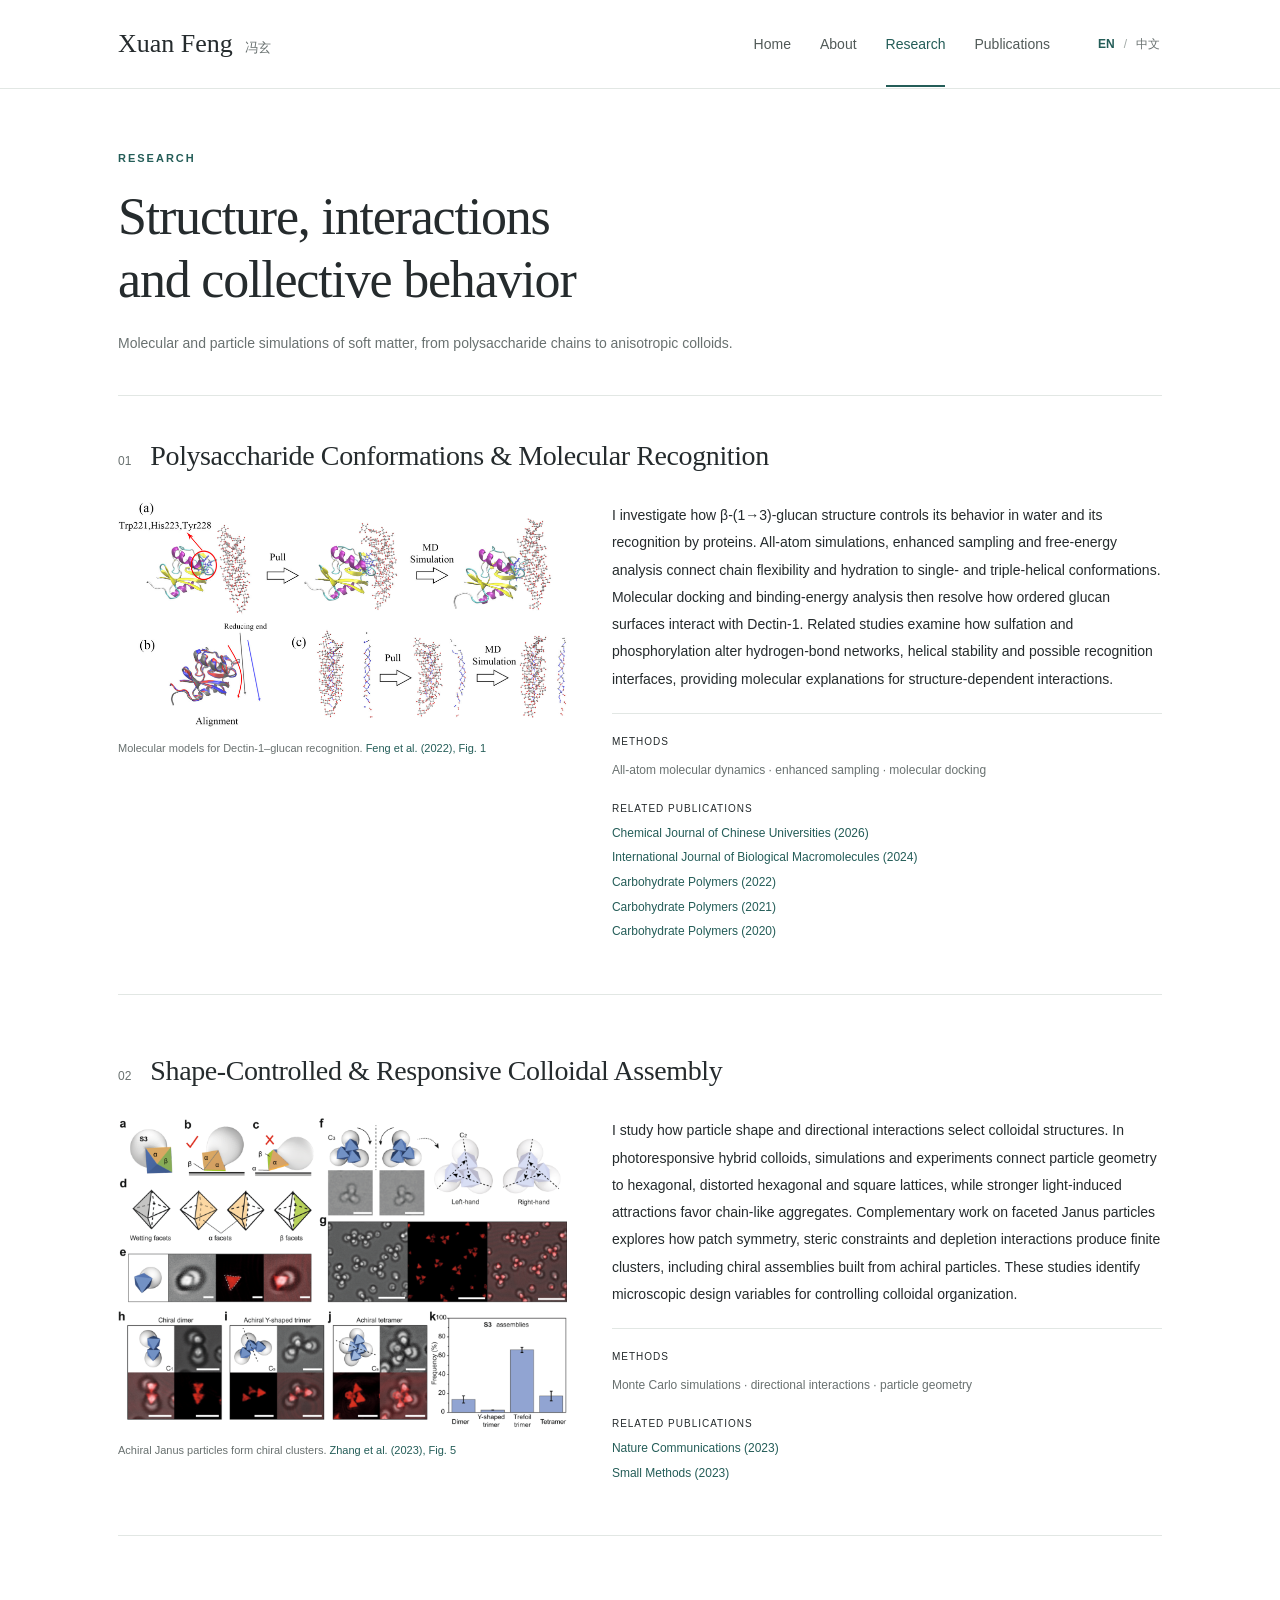
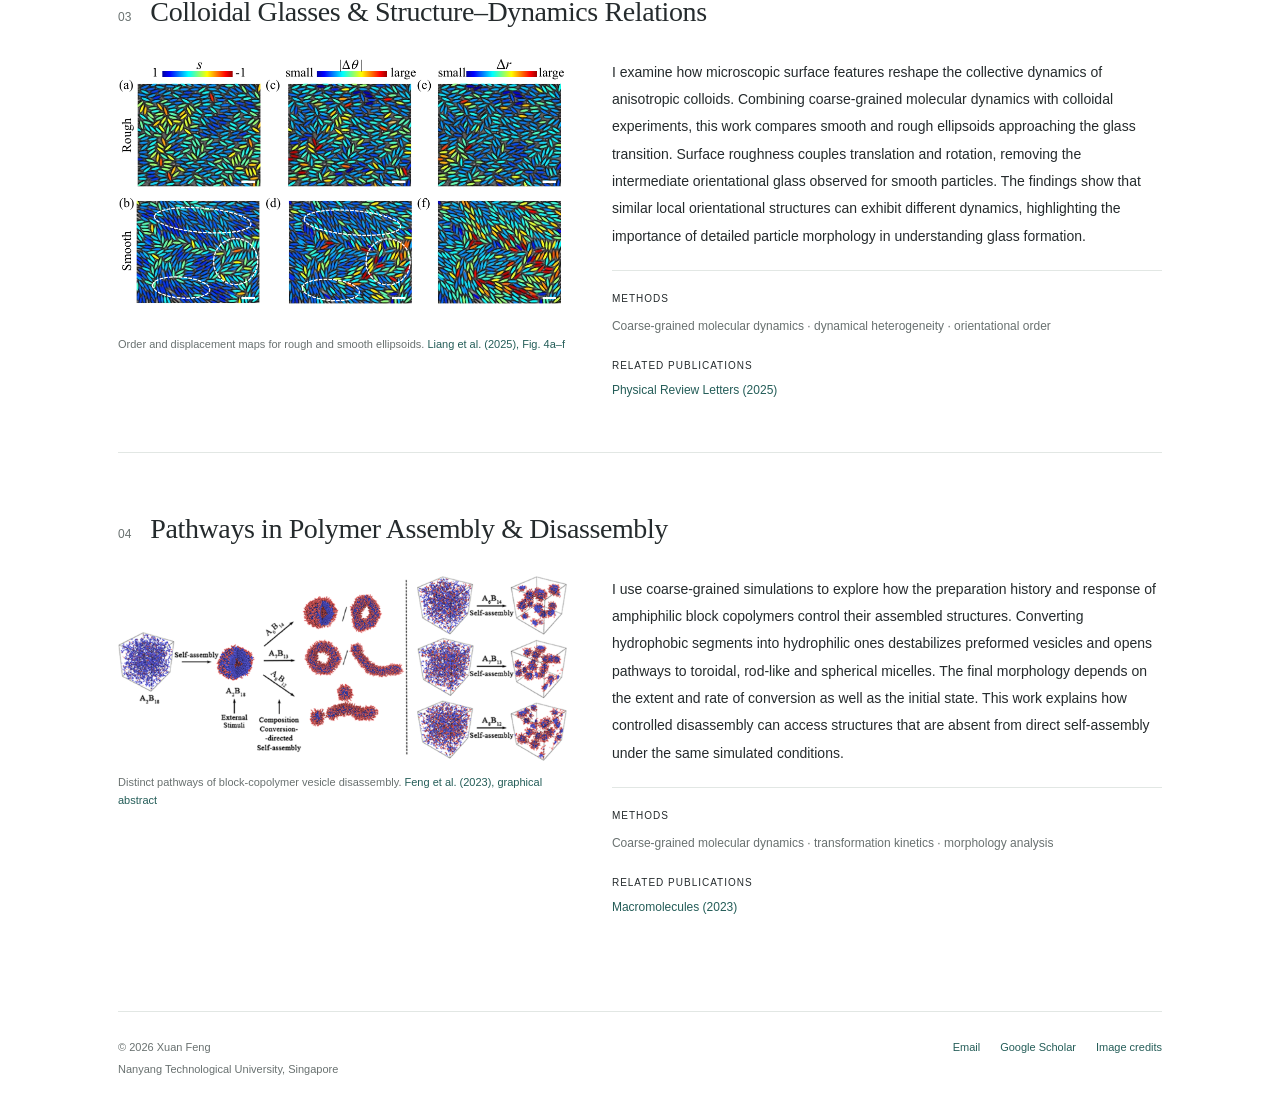
==== research.html @ b3513b35 "Publish bilingual academic website for Xuan Feng" ====
<!doctype html>
<html lang="en" data-lang="en">
<head>
<meta charset="utf-8"><meta name="viewport" content="width=device-width, initial-scale=1">
<title>Research | Xuan Feng</title>
<meta name="description" content="Xuan Feng, Research Fellow at Nanyang Technological University. Computational soft matter, colloidal self-assembly, glass transitions, and carbohydrate polymers.">
<meta name="theme-color" content="#ffffff"><link rel="icon" href="assets/images/favicon.svg" type="image/svg+xml">
<link rel="canonical" href="https://maryoooo.github.io/research.html">
<meta property="og:title" content="Research | Xuan Feng"><meta property="og:description" content="Computational soft matter and molecular simulation · 冯玄个人学术主页">
<meta property="og:type" content="website"><meta property="og:image" content="https://maryoooo.github.io/assets/images/xuan-feng.jpg">
<link rel="stylesheet" href="assets/css/site.css"><script src="assets/js/site.js" defer></script>
</head>
<body data-page="research" data-title-en="Research" data-title-zh="研究方向">
<a class="skip-link" href="#main"><span class="lang-en " lang="en">Skip to content</span><span class="lang-zh " lang="zh-CN">跳转到内容</span></a>
<header class="site-header"><div class="header-inner"><a class="wordmark" href="index.html">Xuan Feng<span>冯玄</span></a>
<nav aria-label="Main navigation"><a href="index.html" class="nav-link"><span class="lang-en " lang="en">Home</span><span class="lang-zh " lang="zh-CN">主页</span></a><a href="about.html" class="nav-link"><span class="lang-en " lang="en">About</span><span class="lang-zh " lang="zh-CN">个人信息</span></a><a href="research.html" class="nav-link active"><span class="lang-en " lang="en">Research</span><span class="lang-zh " lang="zh-CN">研究方向</span></a><a href="publications.html" class="nav-link"><span class="lang-en " lang="en">Publications</span><span class="lang-zh " lang="zh-CN">论文</span></a></nav><div class="language-switch" role="group" aria-label="Language"><button type="button" data-set-lang="en" aria-pressed="true">EN</button><span aria-hidden="true">/</span><button type="button" data-set-lang="zh" aria-pressed="false">中文</button></div></div></header>
<main id="main" class="page"><div class="page-heading"><p class="eyebrow"><span class="lang-en " lang="en">Research</span><span class="lang-zh " lang="zh-CN">研究方向</span></p><h1><span class="lang-en " lang="en">Structure, interactions<br>and collective behavior</span><span class="lang-zh " lang="zh-CN">结构、相互作用与集体行为</span></h1><p><span class="lang-en " lang="en">Molecular and particle simulations of soft matter, from polysaccharide chains to anisotropic colloids.</span><span class="lang-zh " lang="zh-CN">以分子及颗粒模拟为工具，探索从多糖链到各向异性胶体的软物质体系。</span></p></div><div class="research-topics"><section class="research-topic" id="glycans"><div class="topic-heading"><span class="topic-number">01</span><h2><span class="lang-en " lang="en">Polysaccharide Conformations & Molecular Recognition</span><span class="lang-zh " lang="zh-CN">多糖构象与分子识别</span></h2></div><div class="topic-layout"><figure class="research-figure"><button type="button" class="figure-zoom" data-zoom aria-label="Enlarge research figure"><img src="assets/images/dectin-recognition.png" alt="Molecular models of Dectin-1 binding to triple-helical β-glucan." data-alt-en="Molecular models of Dectin-1 binding to triple-helical β-glucan." data-alt-zh="Dectin-1 与葡聚糖识别的分子模型。" loading="lazy" width="1000" height="650"></button><figcaption><span class="lang-en " lang="en">Molecular models for Dectin-1–glucan recognition.</span><span class="lang-zh " lang="zh-CN">Dectin-1 与葡聚糖识别的分子模型。</span> <a href="https://doi.org/10.1016/j.carbpol.2022.119276" class="" target="_blank" rel="noopener noreferrer">Feng et al. (2022), Fig. 1</a></figcaption></figure><div class="topic-copy"><p><span class="lang-en " lang="en">I investigate how β-(1→3)-glucan structure controls its behavior in water and its recognition by proteins. All-atom simulations, enhanced sampling and free-energy analysis connect chain flexibility and hydration to single- and triple-helical conformations. Molecular docking and binding-energy analysis then resolve how ordered glucan surfaces interact with Dectin-1. Related studies examine how sulfation and phosphorylation alter hydrogen-bond networks, helical stability and possible recognition interfaces, providing molecular explanations for structure-dependent interactions.</span><span class="lang-zh " lang="zh-CN">我研究β-(1→3)-葡聚糖的结构如何影响其水溶液行为及蛋白识别。通过全原子模拟、增强采样和自由能分析，揭示链柔性、水合与单链及三螺旋构象之间的联系；结合分子对接和结合能分析，解析有序糖链表面与Dectin-1的相互作用。相关工作进一步考察硫酸化和磷酸化如何改变氢键网络、螺旋稳定性及潜在识别界面，从分子层面理解结构依赖的识别行为。</span></p><p class="methods"><span><span class="lang-en " lang="en">Methods</span><span class="lang-zh " lang="zh-CN">研究方法</span></span><span class="lang-en " lang="en">All-atom molecular dynamics · enhanced sampling · molecular docking</span><span class="lang-zh " lang="zh-CN">全原子分子动力学 · 增强采样 · 分子对接</span></p><div class="related-papers"><h3><span class="lang-en " lang="en">Related publications</span><span class="lang-zh " lang="zh-CN">相关论文</span></h3><a href="publications.html#phosphorylation2026" class="">Chemical Journal of Chinese Universities (2026)</a><a href="publications.html#sulfation2024" class="">International Journal of Biological Macromolecules (2024)</a><a href="publications.html#recognition2022" class="">Carbohydrate Polymers (2022)</a><a href="publications.html#triplehelix2021" class="">Carbohydrate Polymers (2021)</a><a href="publications.html#conformation2020" class="">Carbohydrate Polymers (2020)</a></div></div></div></section><section class="research-topic" id="assembly"><div class="topic-heading"><span class="topic-number">02</span><h2><span class="lang-en " lang="en">Shape-Controlled & Responsive Colloidal Assembly</span><span class="lang-zh " lang="zh-CN">形状调控与可响应胶体自组装</span></h2></div><div class="topic-layout"><figure class="research-figure"><button type="button" class="figure-zoom" data-zoom aria-label="Enlarge research figure"><img src="assets/images/janus-chiral-clusters.png" alt="Achiral Janus particles assemble into left- and right-handed colloidal clusters." data-alt-en="Achiral Janus particles assemble into left- and right-handed colloidal clusters." data-alt-zh="非手性 Janus 颗粒组装为手性团簇。" loading="lazy" width="1000" height="650"></button><figcaption><span class="lang-en " lang="en">Achiral Janus particles form chiral clusters.</span><span class="lang-zh " lang="zh-CN">非手性 Janus 颗粒组装为手性团簇。</span> <a href="https://www.nature.com/articles/s41467-023-44154-6" class="" target="_blank" rel="noopener noreferrer">Zhang et al. (2023), Fig. 5</a></figcaption></figure><div class="topic-copy"><p><span class="lang-en " lang="en">I study how particle shape and directional interactions select colloidal structures. In photoresponsive hybrid colloids, simulations and experiments connect particle geometry to hexagonal, distorted hexagonal and square lattices, while stronger light-induced attractions favor chain-like aggregates. Complementary work on faceted Janus particles explores how patch symmetry, steric constraints and depletion interactions produce finite clusters, including chiral assemblies built from achiral particles. These studies identify microscopic design variables for controlling colloidal organization.</span><span class="lang-zh " lang="zh-CN">我研究颗粒形状与方向性相互作用如何选择胶体的组装结构。在光响应复合胶体中，模拟与实验共同揭示颗粒几何形状对六方、畸变六方和正方晶格的调控，而更强的光诱导吸引会促使体系形成链状聚集体。对于具有多面体斑块的Janus颗粒，相关工作考察斑块对称性、空间位阻和耗尽相互作用如何产生有限团簇，以及非手性颗粒如何组装成手性结构。</span></p><p class="methods"><span><span class="lang-en " lang="en">Methods</span><span class="lang-zh " lang="zh-CN">研究方法</span></span><span class="lang-en " lang="en">Monte Carlo simulations · directional interactions · particle geometry</span><span class="lang-zh " lang="zh-CN">蒙特卡洛模拟 · 方向性相互作用 · 颗粒几何</span></p><div class="related-papers"><h3><span class="lang-en " lang="en">Related publications</span><span class="lang-zh " lang="zh-CN">相关论文</span></h3><a href="publications.html#janus2023" class="">Nature Communications (2023)</a><a href="publications.html#photo2023" class="">Small Methods (2023)</a></div></div></div></section><section class="research-topic" id="glasses"><div class="topic-heading"><span class="topic-number">03</span><h2><span class="lang-en " lang="en">Colloidal Glasses & Structure–Dynamics Relations</span><span class="lang-zh " lang="zh-CN">胶体玻璃化与结构—动力学关联</span></h2></div><div class="topic-layout"><figure class="research-figure"><button type="button" class="figure-zoom" data-zoom aria-label="Enlarge research figure"><img src="assets/images/glass-dynamics-panels.png" alt="Local order and rotational/translational displacement maps in rough (top) and smooth (bottom) ellipsoid monolayers. Scale bars: 10 μm." data-alt-en="Local order and rotational/translational displacement maps in rough (top) and smooth (bottom) ellipsoid monolayers. Scale bars: 10 μm." data-alt-zh="粗糙与光滑椭球的局域序参量及位移分布。" loading="lazy" width="1000" height="650"></button><figcaption><span class="lang-en " lang="en">Order and displacement maps for rough and smooth ellipsoids.</span><span class="lang-zh " lang="zh-CN">粗糙与光滑椭球的局域序参量及位移分布。</span> <a href="https://doi.org/10.1103/PhysRevLett.134.038202" class="" target="_blank" rel="noopener noreferrer">Liang et al. (2025), Fig. 4a–f</a></figcaption></figure><div class="topic-copy"><p><span class="lang-en " lang="en">I examine how microscopic surface features reshape the collective dynamics of anisotropic colloids. Combining coarse-grained molecular dynamics with colloidal experiments, this work compares smooth and rough ellipsoids approaching the glass transition. Surface roughness couples translation and rotation, removing the intermediate orientational glass observed for smooth particles. The findings show that similar local orientational structures can exhibit different dynamics, highlighting the importance of detailed particle morphology in understanding glass formation.</span><span class="lang-zh " lang="zh-CN">我关注微观表面结构如何改变各向异性胶体的集体动力学。通过粗粒化分子动力学与胶体实验相结合，比较光滑和粗糙椭球接近玻璃化转变时的行为。表面粗糙度使平移与转动发生耦合，消除了光滑颗粒体系中存在的中间取向玻璃态。研究表明，相似的局域取向结构可以对应不同的动力学行为，强调颗粒形貌细节在理解玻璃形成过程中的作用。</span></p><p class="methods"><span><span class="lang-en " lang="en">Methods</span><span class="lang-zh " lang="zh-CN">研究方法</span></span><span class="lang-en " lang="en">Coarse-grained molecular dynamics · dynamical heterogeneity · orientational order</span><span class="lang-zh " lang="zh-CN">粗粒化分子动力学 · 动力学非均匀性 · 取向序参量</span></p><div class="related-papers"><h3><span class="lang-en " lang="en">Related publications</span><span class="lang-zh " lang="zh-CN">相关论文</span></h3><a href="publications.html#glass2025" class="">Physical Review Letters (2025)</a></div></div></div></section><section class="research-topic" id="polymers"><div class="topic-heading"><span class="topic-number">04</span><h2><span class="lang-en " lang="en">Pathways in Polymer Assembly & Disassembly</span><span class="lang-zh " lang="zh-CN">聚合物组装与解组装路径</span></h2></div><div class="topic-layout"><figure class="research-figure"><button type="button" class="figure-zoom" data-zoom aria-label="Enlarge research figure"><img src="assets/images/polymer-vesicles.png" alt="Composition conversion drives different disassembly routes for amphiphilic block-copolymer vesicles." data-alt-en="Composition conversion drives different disassembly routes for amphiphilic block-copolymer vesicles." data-alt-zh="嵌段共聚物囊泡解组装的不同路径。" loading="lazy" width="1000" height="650"></button><figcaption><span class="lang-en " lang="en">Distinct pathways of block-copolymer vesicle disassembly.</span><span class="lang-zh " lang="zh-CN">嵌段共聚物囊泡解组装的不同路径。</span> <a href="https://doi.org/10.1021/acs.macromol.2c02352" class="" target="_blank" rel="noopener noreferrer">Feng et al. (2023), graphical abstract</a></figcaption></figure><div class="topic-copy"><p><span class="lang-en " lang="en">I use coarse-grained simulations to explore how the preparation history and response of amphiphilic block copolymers control their assembled structures. Converting hydrophobic segments into hydrophilic ones destabilizes preformed vesicles and opens pathways to toroidal, rod-like and spherical micelles. The final morphology depends on the extent and rate of conversion as well as the initial state. This work explains how controlled disassembly can access structures that are absent from direct self-assembly under the same simulated conditions.</span><span class="lang-zh " lang="zh-CN">我利用粗粒化模拟研究制备历史与链段响应如何控制两亲性嵌段共聚物的组装结构。将疏水链段转化为亲水链段，可使预先形成的囊泡失稳，并沿不同路径演化为环状、棒状或球状胶束。最终形貌同时取决于转化程度、转化速度和初始状态。这项工作揭示，受控解组装能够获得在相同模拟条件下直接自组装难以形成的结构。</span></p><p class="methods"><span><span class="lang-en " lang="en">Methods</span><span class="lang-zh " lang="zh-CN">研究方法</span></span><span class="lang-en " lang="en">Coarse-grained molecular dynamics · transformation kinetics · morphology analysis</span><span class="lang-zh " lang="zh-CN">粗粒化分子动力学 · 转化动力学 · 形貌分析</span></p><div class="related-papers"><h3><span class="lang-en " lang="en">Related publications</span><span class="lang-zh " lang="zh-CN">相关论文</span></h3><a href="publications.html#vesicles2023" class="">Macromolecules (2023)</a></div></div></div></section></div></main>
<footer class="site-footer"><div><span>© 2026 Xuan Feng</span><span><span class="lang-en " lang="en">Nanyang Technological University, Singapore</span><span class="lang-zh " lang="zh-CN">新加坡南洋理工大学</span></span></div><div><a href="mailto:xuan.feng0114@gmail.com" class=""><span class="lang-en " lang="en">Email</span><span class="lang-zh " lang="zh-CN">邮箱</span></a><a href="https://scholar.google.com/citations?user=w2_xx_AAAAAJ" class="" target="_blank" rel="noopener noreferrer">Google Scholar</a><a href="credits.html" class=""><span class="lang-en " lang="en">Image credits</span><span class="lang-zh " lang="zh-CN">图片来源</span></a></div></footer>
<dialog class="image-dialog" aria-label="Research figure"><button type="button" class="dialog-close" aria-label="Close image">×</button><img src="assets/images/xuan-feng.jpg" alt=""><p></p></dialog>
<div class="toast" role="status" aria-live="polite"></div>
</body></html>
---- assets/css/site.css ----
:root{--ink:#252b2d;--muted:#697170;--accent:#245d58;--line:#e2e7e4;--paper:#fff;--wash:#f5f7f5;--serif:Georgia,'Times New Roman','Noto Serif SC','Songti SC',SimSun,serif;--sans:Arial,'Microsoft YaHei','PingFang SC',sans-serif}
*{box-sizing:border-box}html{scroll-behavior:smooth;scroll-padding-top:110px}body{margin:0;background:var(--paper);color:var(--ink);font:16px/1.75 var(--sans);-webkit-font-smoothing:antialiased}a{color:var(--accent);text-decoration:none;text-underline-offset:4px}a:hover{text-decoration:underline}button,select{font:inherit}button{cursor:pointer}button:focus-visible,a:focus-visible,select:focus-visible,summary:focus-visible{outline:2px solid var(--accent);outline-offset:5px}button:disabled{cursor:default}.lang-zh{display:none}html[data-lang="zh"] .lang-en{display:none}html[data-lang="zh"] .lang-zh{display:revert}h1,h2,h3,p,figure{margin:0}h1,h2,h3{font-weight:500}p+p{margin-top:18px}h1{font:400 clamp(36px,4.6vw,52px)/1.2 var(--serif);letter-spacing:-1.2px}h2{font:400 29px/1.3 var(--serif);letter-spacing:-.4px}h3{font-size:17px;line-height:1.5}img{display:block;max-width:100%;height:auto}strong{font-weight:600}sup{font-size:.7em;line-height:0}.muted{color:var(--muted)}.skip-link{position:absolute;left:18px;top:-80px;background:white;padding:8px 16px;z-index:100}.skip-link:focus{top:12px}
.site-header{border-bottom:1px solid var(--line);background:rgba(255,255,255,.97);position:sticky;top:0;z-index:20}.header-inner{max-width:1120px;margin:auto;min-height:88px;display:flex;align-items:center;gap:46px;padding:0 38px}.wordmark{font:400 26px var(--serif);color:var(--ink);white-space:nowrap}.wordmark span{font:400 13px var(--sans);color:var(--muted);margin-left:12px}.wordmark:hover{text-decoration:none}nav{display:flex;gap:29px;margin-left:auto}.nav-link{color:#515a58;font-size:14px;white-space:nowrap;position:relative;padding:31px 0}.nav-link.active{color:var(--accent)}.nav-link.active:after{content:'';height:2px;background:var(--accent);position:absolute;bottom:0;left:0;right:0}.language-switch{display:flex;align-items:center;gap:7px;font-size:12px;color:#a2aaa7}.language-switch button{background:none;border:0;color:var(--muted);padding:7px 2px;font-size:12px;white-space:nowrap}.language-switch button[aria-pressed=true]{color:var(--accent);font-weight:700}.page{max-width:1120px;margin:auto;padding:0 38px 90px}.home-intro{padding:78px 0 72px;display:grid;grid-template-columns:minmax(0,1fr) 190px;gap:78px;align-items:center}.eyebrow{font-size:11px;font-weight:600;text-transform:uppercase;letter-spacing:2px;color:var(--accent);margin-bottom:18px}.home-intro h1{font-size:58px;letter-spacing:-1.5px}.chinese-name{font:400 25px var(--serif);color:var(--muted);margin-left:13px;white-space:nowrap}.position{font-size:18px;margin-top:18px}.affiliation{font-size:14px;color:var(--muted);line-height:1.8;margin-top:6px}.intro-text{font-size:16px;line-height:1.9;max-width:720px;margin-top:25px}.profile-links{display:flex;flex-wrap:wrap;gap:22px;font-size:13px;margin-top:25px}.portrait{justify-self:end;width:174px}.portrait img{width:174px;height:245px;object-fit:cover;object-position:50% 20%}.portrait figcaption{font-size:11px;color:var(--muted);text-align:center;letter-spacing:1px;margin-top:11px}.home-research,.selected-publications{border-top:1px solid var(--line);padding-top:36px;margin-bottom:48px}.section-header{display:flex;justify-content:space-between;align-items:baseline;gap:18px}.section-header>a{font-size:13px}.section-intro{margin-top:10px;color:var(--muted);font-size:14px}.research-preview-grid{display:grid;grid-template-columns:repeat(3,minmax(0,1fr));gap:30px;margin-top:30px}.research-preview h3{margin-top:15px;font-family:var(--serif);font-size:20px;line-height:1.35}.research-preview h3 a{color:var(--ink)}.research-preview>p{font-size:13px;color:var(--muted);line-height:1.8;margin-top:8px}.research-figure{min-width:0}.figure-zoom{padding:0;border:0;width:100%;background:#fff;display:block;cursor:zoom-in}.figure-zoom img{width:100%;height:auto;max-height:360px;object-fit:contain}.research-figure figcaption{font-size:11px;line-height:1.6;color:var(--muted);margin-top:13px}.research-figure.compact .figure-zoom{height:180px;padding:8px;border:1px solid var(--line)}.research-figure.compact .figure-zoom img{width:100%;height:100%;object-fit:contain}.research-figure.compact figcaption{font-size:10px;line-height:1.5}.selected-publications{margin-bottom:0}.selected-publications .section-header{margin-bottom:9px}.selected-paper{display:grid;grid-template-columns:53px minmax(0,1fr);gap:24px;padding:22px 0;border-bottom:1px solid var(--line)}.selected-paper:last-child{border-bottom:0}.paper-year{color:var(--muted);font-size:13px;padding-top:2px}.selected-paper h3{font-size:16px}.selected-paper h3 a{color:var(--ink)}.selected-paper p{font-size:13px;color:var(--muted);margin-top:6px}.selected-paper p span{margin-left:5px}
.page-heading{padding:60px 0 39px;border-bottom:1px solid var(--line);margin-bottom:42px;max-width:100%}.page-heading h1{max-width:800px}.page-heading>p:last-child:not(.eyebrow){color:var(--muted);font-size:14px;margin-top:20px;max-width:760px}.about-layout{display:grid;grid-template-columns:minmax(0,1fr) 240px;gap:72px}.text-section{margin-bottom:44px}.text-section>p{font-size:15px;line-height:1.9}.text-section .large-text{font-size:18px;line-height:1.85}.text-section h2{margin-bottom:26px;font-size:26px}.timeline-item{display:grid;grid-template-columns:95px minmax(0,1fr);gap:20px;margin-bottom:25px}.time{font-size:12px;color:var(--muted);white-space:nowrap;padding-top:3px}.timeline-item h3{font-size:15px;font-weight:600}.timeline-item p{font-size:13px;line-height:1.75;margin-top:5px}.timeline-item p+p{margin-top:0}.awards{padding:0;margin:0;list-style:none}.awards li{display:grid;grid-template-columns:95px 1fr;gap:20px;font-size:13px;line-height:1.8;margin-bottom:16px}.contact-panel{border-left:1px solid var(--line);padding-left:30px;font-size:12px;line-height:1.85;min-width:0}.contact-panel>img{width:120px;margin:0 0 28px}.contact-panel h2{font-size:22px;margin-bottom:13px}.contact-panel p{overflow-wrap:anywhere}.contact-panel p+p{margin-top:16px}.aside-links{display:flex;flex-direction:column;align-items:start;gap:8px;margin-top:20px}.research-topics{display:flex;flex-direction:column;gap:58px}.research-topic{scroll-margin-top:112px;border-bottom:1px solid var(--line);padding-bottom:48px}.research-topic:last-child{border-bottom:0;padding-bottom:0}.topic-heading{display:flex;align-items:baseline;gap:19px;margin-bottom:28px}.topic-number{font-size:12px;color:var(--muted);font-variant-numeric:tabular-nums}.topic-heading h2{font-size:28px}.topic-layout{display:grid;grid-template-columns:43% minmax(0,1fr);gap:45px;align-items:start}.topic-copy>p{font-size:14px;line-height:1.95}.topic-copy .methods{font-size:12px;color:var(--muted);padding-top:18px;margin-top:20px;border-top:1px solid var(--line)}.methods>span:first-child{font-size:10px;letter-spacing:1px;text-transform:uppercase;color:var(--ink);display:block;margin-bottom:7px}.related-papers{margin-top:19px}.related-papers h3{font-size:10px;text-transform:uppercase;letter-spacing:1px;margin-bottom:7px}.related-papers>a{display:block;font-size:12px;line-height:1.8;margin:3px 0}.publication-toolbar{display:flex;align-items:center;justify-content:space-between;gap:30px;margin-top:-10px}.author-key{font-size:11px;color:var(--muted);max-width:670px}.year-control{display:flex;gap:10px;align-items:center;font-size:12px;white-space:nowrap}.year-control label{color:var(--muted)}select{font-size:12px;color:var(--ink);padding:6px 23px 6px 10px;background:white;border:1px solid var(--line);border-radius:2px}.publication-count{font-size:11px;color:var(--muted);margin-top:20px;margin-bottom:6px}.publication{display:grid;grid-template-columns:58px minmax(0,1fr);gap:25px;border-bottom:1px solid var(--line);padding:28px 0;scroll-margin-top:112px}.publication[hidden]{display:none}.publication-year{font-size:13px;color:var(--muted);padding-top:2px}.publication h2{font:500 18px/1.55 var(--sans);letter-spacing:0}.publication h2 a{color:var(--ink)}.authors{font-size:13px;color:var(--muted);margin-top:10px;line-height:1.8}.authors strong{color:var(--ink)}.journal{font-size:13px;margin-top:4px}.publication-note{font-size:11px;color:var(--accent);margin-top:8px}.paper-summary{font-size:13px;color:var(--muted);line-height:1.85;margin-top:12px;max-width:800px}.publication-actions{display:flex;gap:23px;align-items:start;font-size:12px;margin-top:14px;position:relative}.publication-actions>a{white-space:nowrap}.bibtex{min-width:0;flex:1}.bibtex summary{list-style:none;cursor:pointer;color:var(--accent);width:fit-content}.bibtex summary:hover{text-decoration:underline}.bibtex summary::-webkit-details-marker{display:none}.bibtex summary:after{content:' +';color:var(--muted)}.bibtex[open] summary:after{content:' −'}.bibtex-panel{background:var(--wash);border:1px solid var(--line);margin-top:12px;padding:16px;position:relative;max-width:100%;}.bibtex pre{white-space:pre-wrap;overflow-wrap:anywhere;font-size:11px;line-height:1.65;margin:0 0 12px}.copy-bibtex{background:white;border:1px solid #ced9d2;padding:5px 10px;border-radius:2px;color:var(--accent);font-size:11px}.credits-list{max-width:780px}.credits-list section{border-bottom:1px solid var(--line);padding:0 0 25px;margin-bottom:28px}.credits-list h2{font-size:22px;margin-bottom:13px}.credits-list p{font-size:13px;line-height:1.9}.credits-list p+p{margin-top:10px}
.site-footer{max-width:1044px;margin:0 auto;padding:26px 0 36px;border-top:1px solid var(--line);display:flex;justify-content:space-between;gap:25px;color:var(--muted);font-size:11px;line-height:1.8}.site-footer>div{display:flex;gap:20px;flex-wrap:wrap}.site-footer>div:first-child{flex-direction:column;gap:2px}.site-footer>div:last-child{align-items:start}.image-dialog{border:0;max-width:90vw;width:1000px;padding:36px 28px 22px;box-shadow:0 15px 80px #0003;background:white}.image-dialog::backdrop{background:#1e292b9c}.image-dialog img{max-width:100%;max-height:76vh;object-fit:contain;margin:auto}.image-dialog p{font-size:12px;color:var(--muted);margin-top:12px}.dialog-close{position:absolute;right:9px;top:3px;background:none;border:0;font-size:27px;line-height:1;padding:6px;color:var(--muted)}.toast{position:fixed;bottom:24px;left:50%;transform:translate(-50%,12px);background:var(--accent);color:white;padding:8px 18px;font-size:12px;opacity:0;pointer-events:none;transition:.15s;z-index:80}.toast.visible{opacity:1;transform:translate(-50%,0)}
html[data-lang="zh"] h1,html[data-lang="zh"] h2,html[data-lang="zh"] .research-preview h3{letter-spacing:.1px}html[data-lang="zh"] .intro-text,html[data-lang="zh"] .topic-copy>p{line-height:2.1}
@media(min-width:1400px){.home-intro{padding-top:88px;padding-bottom:80px}}
@media(max-width:1000px){.header-inner{gap:25px}nav{gap:20px}.home-intro{gap:45px;grid-template-columns:minmax(0,1fr) 155px}.portrait,.portrait img{width:150px}.portrait img{height:218px}.home-intro h1{font-size:50px}.chinese-name{font-size:22px}.research-preview-grid{gap:21px}.site-footer{margin:0 38px}.about-layout{gap:35px;grid-template-columns:minmax(0,1fr) 220px}.topic-layout{gap:30px}}
@media(max-width:760px){.header-inner{padding:14px 22px 0;min-height:0;flex-wrap:wrap;gap:0;justify-content:space-between}.wordmark{font-size:23px}.wordmark span{font-size:12px;margin-left:9px}.language-switch{order:2;gap:9px}nav{order:3;width:100%;justify-content:space-between;gap:10px;margin:9px 0 0}.nav-link{padding:10px 0 13px;font-size:13px}.page{padding:0 23px 55px}.home-intro{padding:43px 0 42px;grid-template-columns:minmax(0,1fr) 105px;column-gap:20px;row-gap:0;align-items:start}.intro-copy{display:contents}.home-intro .eyebrow{grid-column:1;margin:0 0 11px;font-size:9px;letter-spacing:1.3px}.home-intro h1{grid-column:1;font-size:35px;line-height:1.2;letter-spacing:-.7px}.chinese-name{font-size:19px;display:block;margin:7px 0 0}.position{grid-column:1;font-size:14px;margin:12px 0 0}.affiliation{grid-column:1/-1;font-size:12px;margin-top:19px}.intro-text{grid-column:1/-1;margin-top:20px;font-size:14px;line-height:1.9}.profile-links{grid-column:1/-1;font-size:12px;gap:17px;margin-top:19px}.portrait{grid-row:1/4;grid-column:2;width:99px}.portrait img{width:99px;height:143px}.portrait figcaption{display:none}.section-header h2{font-size:25px}.section-header>a{font-size:11px}.section-intro{font-size:12px}.home-research,.selected-publications{padding-top:28px;margin-bottom:32px}.research-preview-grid{grid-template-columns:1fr;gap:28px;margin-top:24px}.research-preview{display:grid;grid-template-columns:125px 1fr;column-gap:19px;align-items:start}.research-preview figure{grid-column:1;grid-row:1/3}.research-figure.compact .figure-zoom{height:114px;padding:5px}.research-figure.compact figcaption{font-size:9px}.research-preview h3{margin-top:0;font-size:18px}.research-preview>p{font-size:12px;margin-top:7px}.selected-paper{grid-template-columns:34px 1fr;gap:15px;padding:18px 0}.selected-paper h3{font-size:14px}.selected-paper p,.paper-year{font-size:11px}.page-heading{padding:39px 0 27px;margin-bottom:28px}.page-heading h1{font-size:33px;letter-spacing:-.5px}.page-heading>p:last-child:not(.eyebrow){font-size:12px;line-height:1.9}.eyebrow{font-size:10px;margin-bottom:12px}.about-layout{grid-template-columns:1fr;gap:20px}.contact-panel{border-left:0;border-top:1px solid var(--line);padding:25px 0 0}.contact-panel>img{display:none}.contact-panel h2{font-size:23px}.text-section{margin-bottom:32px}.text-section .large-text{font-size:16px}.text-section>p{font-size:13px}.text-section h2{font-size:24px;margin-bottom:22px}.timeline-item{grid-template-columns:79px 1fr;gap:12px}.time{font-size:11px}.timeline-item h3{font-size:14px}.timeline-item p{font-size:12px}.awards li{grid-template-columns:79px 1fr;gap:12px;font-size:12px}.topic-heading{gap:13px;margin-bottom:22px}.topic-heading h2{font-size:25px}.topic-number{font-size:11px}.topic-layout{grid-template-columns:1fr;gap:24px}.topic-layout .figure-zoom img{max-height:270px}.topic-copy>p{font-size:13px}.research-topics{gap:35px}.research-topic{padding-bottom:32px}.publication-toolbar{align-items:start;gap:16px;flex-wrap:wrap}.author-key{font-size:10px}.year-control{font-size:11px}.publication-count{font-size:10px}.publication{grid-template-columns:1fr;gap:5px;padding:23px 0}.publication-year{font-size:11px}.publication h2{font-size:15px;line-height:1.6}.authors,.journal,.paper-summary{font-size:12px}.publication-actions{gap:18px}.bibtex-panel{padding:12px}.bibtex pre{font-size:10px}.site-footer{margin:0 23px;padding:23px 0 28px;flex-direction:column;gap:14px;font-size:10px}.site-footer>div:last-child{gap:22px}.image-dialog{max-width:96vw;padding:32px 12px 16px}.image-dialog p{font-size:11px}.credits-list h2{font-size:21px}.credits-list p{font-size:12px}}
@media(max-width:360px){.home-intro{grid-template-columns:minmax(0,1fr) 85px;column-gap:15px}.portrait,.portrait img{width:85px}.portrait img{height:124px}.home-intro h1{font-size:31px}.research-preview{grid-template-columns:105px 1fr;gap:14px}.header-inner{padding-left:18px;padding-right:18px}.page{padding-left:18px;padding-right:18px}}
@media(prefers-reduced-motion:reduce){html{scroll-behavior:auto}*,*:before,*:after{transition:none!important;animation:none!important}}
@media print{.site-header,.site-footer,.language-switch,.publication-toolbar,.publication-actions,.image-dialog,.toast{display:none}.page{max-width:none;padding:0}.page-heading{padding-top:0}.publication{break-inside:avoid}.publication[hidden]{display:grid}a{color:inherit}.portrait{width:120px}.home-intro{padding:0 0 30px}}
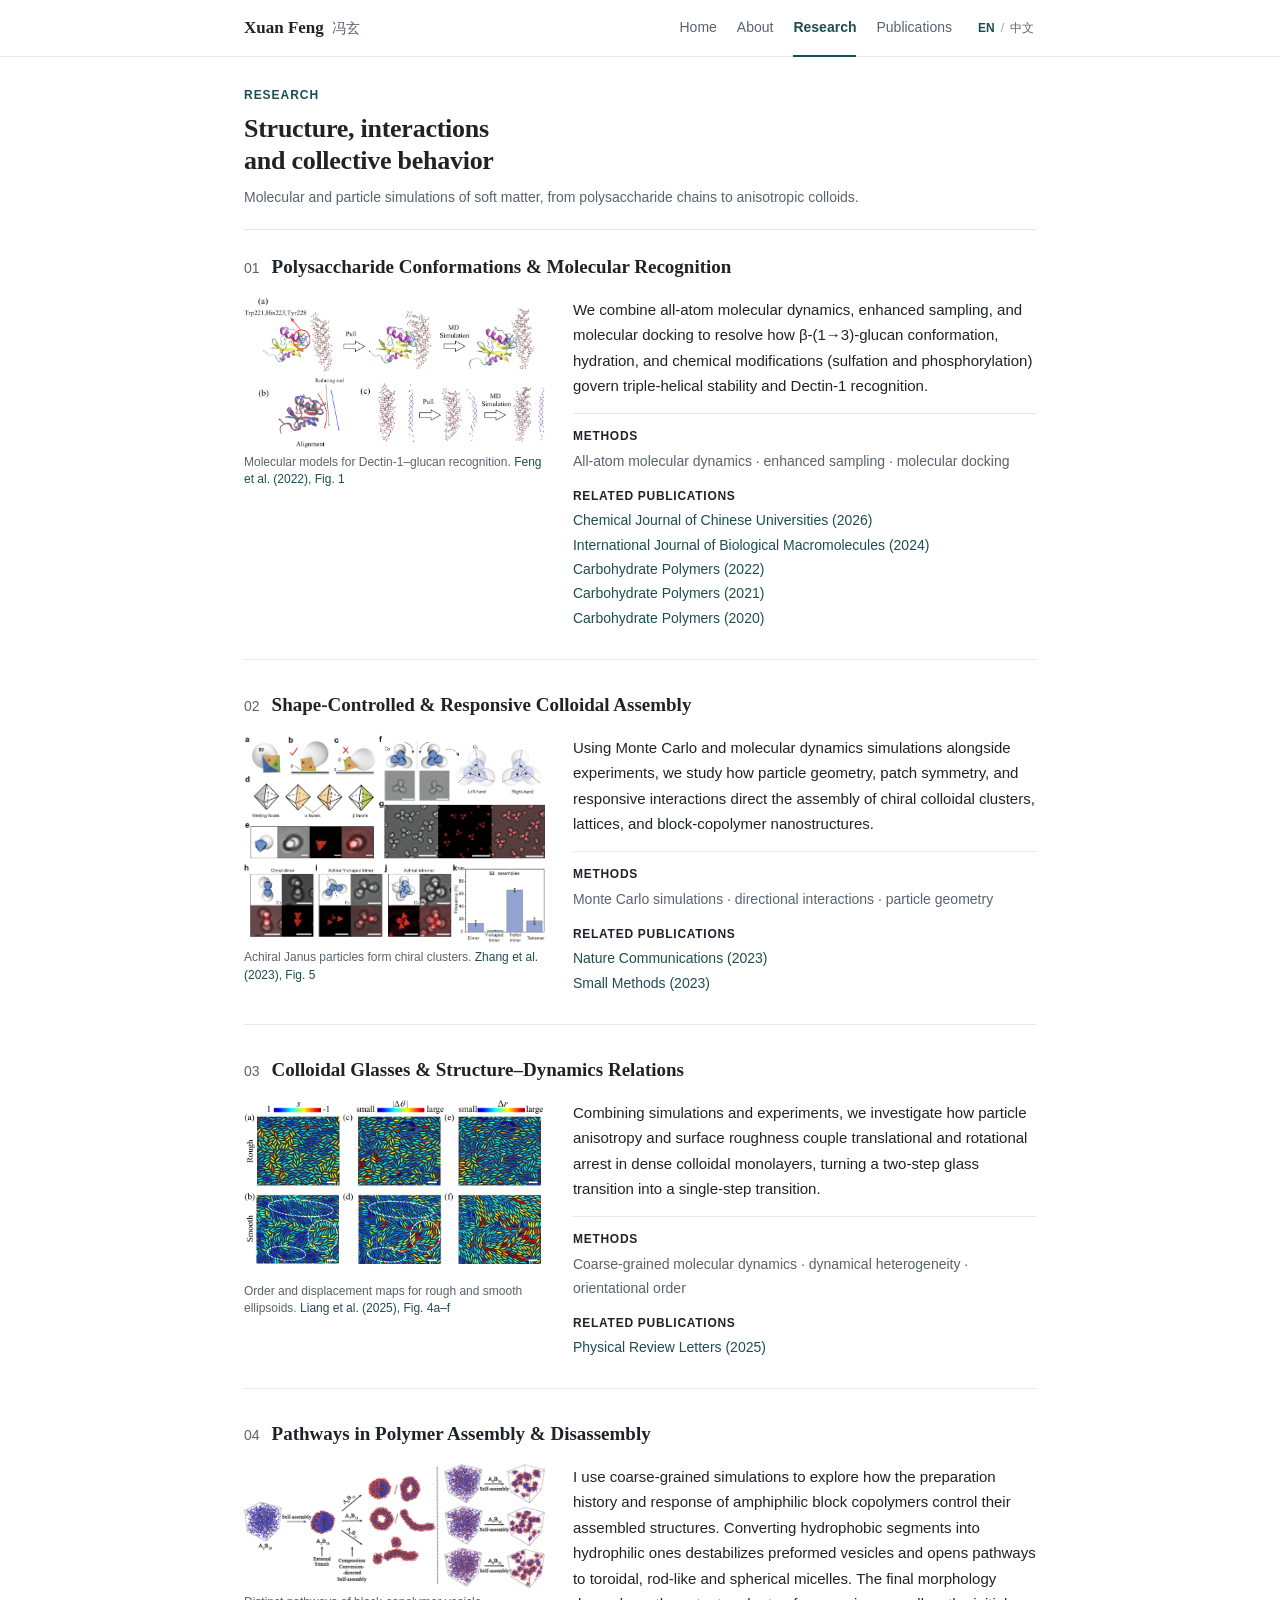
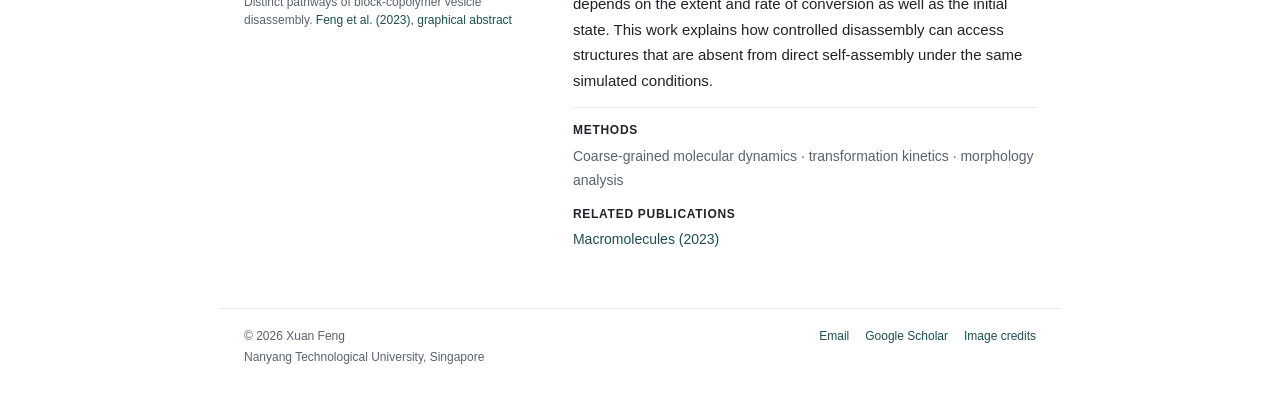
==== commit 689ec27a: "Make research topic descriptions concise in research.html" ====
--- a/research.html
+++ b/research.html
@@ -14,8 +14,8 @@
 <a class="skip-link" href="#main"><span class="lang-en " lang="en">Skip to content</span><span class="lang-zh " lang="zh-CN">跳转到内容</span></a>
 <header class="site-header"><div class="header-inner"><a class="wordmark" href="index.html">Xuan Feng<span>冯玄</span></a>
 <nav aria-label="Main navigation"><a href="index.html" class="nav-link"><span class="lang-en " lang="en">Home</span><span class="lang-zh " lang="zh-CN">主页</span></a><a href="about.html" class="nav-link"><span class="lang-en " lang="en">About</span><span class="lang-zh " lang="zh-CN">个人信息</span></a><a href="research.html" class="nav-link active"><span class="lang-en " lang="en">Research</span><span class="lang-zh " lang="zh-CN">研究方向</span></a><a href="publications.html" class="nav-link"><span class="lang-en " lang="en">Publications</span><span class="lang-zh " lang="zh-CN">论文</span></a></nav><div class="language-switch" role="group" aria-label="Language"><button type="button" data-set-lang="en" aria-pressed="true">EN</button><span aria-hidden="true">/</span><button type="button" data-set-lang="zh" aria-pressed="false">中文</button></div></div></header>
-<main id="main" class="page"><div class="page-heading"><p class="eyebrow"><span class="lang-en " lang="en">Research</span><span class="lang-zh " lang="zh-CN">研究方向</span></p><h1><span class="lang-en " lang="en">Structure, interactions<br>and collective behavior</span><span class="lang-zh " lang="zh-CN">结构、相互作用与集体行为</span></h1><p><span class="lang-en " lang="en">Molecular and particle simulations of soft matter, from polysaccharide chains to anisotropic colloids.</span><span class="lang-zh " lang="zh-CN">以分子及颗粒模拟为工具，探索从多糖链到各向异性胶体的软物质体系。</span></p></div><div class="research-topics"><section class="research-topic" id="glycans"><div class="topic-heading"><span class="topic-number">01</span><h2><span class="lang-en " lang="en">Polysaccharide Conformations & Molecular Recognition</span><span class="lang-zh " lang="zh-CN">多糖构象与分子识别</span></h2></div><div class="topic-layout"><figure class="research-figure"><button type="button" class="figure-zoom" data-zoom aria-label="Enlarge research figure"><img src="assets/images/dectin-recognition.png" alt="Molecular models of Dectin-1 binding to triple-helical β-glucan." data-alt-en="Molecular models of Dectin-1 binding to triple-helical β-glucan." data-alt-zh="Dectin-1 与葡聚糖识别的分子模型。" loading="lazy" width="1000" height="650"></button><figcaption><span class="lang-en " lang="en">Molecular models for Dectin-1–glucan recognition.</span><span class="lang-zh " lang="zh-CN">Dectin-1 与葡聚糖识别的分子模型。</span> <a href="https://doi.org/10.1016/j.carbpol.2022.119276" class="" target="_blank" rel="noopener noreferrer">Feng et al. (2022), Fig. 1</a></figcaption></figure><div class="topic-copy"><p><span class="lang-en " lang="en">I investigate how β-(1→3)-glucan structure controls its behavior in water and its recognition by proteins. All-atom simulations, enhanced sampling and free-energy analysis connect chain flexibility and hydration to single- and triple-helical conformations. Molecular docking and binding-energy analysis then resolve how ordered glucan surfaces interact with Dectin-1. Related studies examine how sulfation and phosphorylation alter hydrogen-bond networks, helical stability and possible recognition interfaces, providing molecular explanations for structure-dependent interactions.</span><span class="lang-zh " lang="zh-CN">我研究β-(1→3)-葡聚糖的结构如何影响其水溶液行为及蛋白识别。通过全原子模拟、增强采样和自由能分析，揭示链柔性、水合与单链及三螺旋构象之间的联系；结合分子对接和结合能分析，解析有序糖链表面与Dectin-1的相互作用。相关工作进一步考察硫酸化和磷酸化如何改变氢键网络、螺旋稳定性及潜在识别界面，从分子层面理解结构依赖的识别行为。</span></p><p class="methods"><span><span class="lang-en " lang="en">Methods</span><span class="lang-zh " lang="zh-CN">研究方法</span></span><span class="lang-en " lang="en">All-atom molecular dynamics · enhanced sampling · molecular docking</span><span class="lang-zh " lang="zh-CN">全原子分子动力学 · 增强采样 · 分子对接</span></p><div class="related-papers"><h3><span class="lang-en " lang="en">Related publications</span><span class="lang-zh " lang="zh-CN">相关论文</span></h3><a href="publications.html#phosphorylation2026" class="">Chemical Journal of Chinese Universities (2026)</a><a href="publications.html#sulfation2024" class="">International Journal of Biological Macromolecules (2024)</a><a href="publications.html#recognition2022" class="">Carbohydrate Polymers (2022)</a><a href="publications.html#triplehelix2021" class="">Carbohydrate Polymers (2021)</a><a href="publications.html#conformation2020" class="">Carbohydrate Polymers (2020)</a></div></div></div></section><section class="research-topic" id="assembly"><div class="topic-heading"><span class="topic-number">02</span><h2><span class="lang-en " lang="en">Shape-Controlled & Responsive Colloidal Assembly</span><span class="lang-zh " lang="zh-CN">形状调控与可响应胶体自组装</span></h2></div><div class="topic-layout"><figure class="research-figure"><button type="button" class="figure-zoom" data-zoom aria-label="Enlarge research figure"><img src="assets/images/janus-chiral-clusters.png" alt="Achiral Janus particles assemble into left- and right-handed colloidal clusters." data-alt-en="Achiral Janus particles assemble into left- and right-handed colloidal clusters." data-alt-zh="非手性 Janus 颗粒组装为手性团簇。" loading="lazy" width="1000" height="650"></button><figcaption><span class="lang-en " lang="en">Achiral Janus particles form chiral clusters.</span><span class="lang-zh " lang="zh-CN">非手性 Janus 颗粒组装为手性团簇。</span> <a href="https://www.nature.com/articles/s41467-023-44154-6" class="" target="_blank" rel="noopener noreferrer">Zhang et al. (2023), Fig. 5</a></figcaption></figure><div class="topic-copy"><p><span class="lang-en " lang="en">I study how particle shape and directional interactions select colloidal structures. In photoresponsive hybrid colloids, simulations and experiments connect particle geometry to hexagonal, distorted hexagonal and square lattices, while stronger light-induced attractions favor chain-like aggregates. Complementary work on faceted Janus particles explores how patch symmetry, steric constraints and depletion interactions produce finite clusters, including chiral assemblies built from achiral particles. These studies identify microscopic design variables for controlling colloidal organization.</span><span class="lang-zh " lang="zh-CN">我研究颗粒形状与方向性相互作用如何选择胶体的组装结构。在光响应复合胶体中，模拟与实验共同揭示颗粒几何形状对六方、畸变六方和正方晶格的调控，而更强的光诱导吸引会促使体系形成链状聚集体。对于具有多面体斑块的Janus颗粒，相关工作考察斑块对称性、空间位阻和耗尽相互作用如何产生有限团簇，以及非手性颗粒如何组装成手性结构。</span></p><p class="methods"><span><span class="lang-en " lang="en">Methods</span><span class="lang-zh " lang="zh-CN">研究方法</span></span><span class="lang-en " lang="en">Monte Carlo simulations · directional interactions · particle geometry</span><span class="lang-zh " lang="zh-CN">蒙特卡洛模拟 · 方向性相互作用 · 颗粒几何</span></p><div class="related-papers"><h3><span class="lang-en " lang="en">Related publications</span><span class="lang-zh " lang="zh-CN">相关论文</span></h3><a href="publications.html#janus2023" class="">Nature Communications (2023)</a><a href="publications.html#photo2023" class="">Small Methods (2023)</a></div></div></div></section><section class="research-topic" id="glasses"><div class="topic-heading"><span class="topic-number">03</span><h2><span class="lang-en " lang="en">Colloidal Glasses & Structure–Dynamics Relations</span><span class="lang-zh " lang="zh-CN">胶体玻璃化与结构—动力学关联</span></h2></div><div class="topic-layout"><figure class="research-figure"><button type="button" class="figure-zoom" data-zoom aria-label="Enlarge research figure"><img src="assets/images/glass-dynamics-panels.png" alt="Local order and rotational/translational displacement maps in rough (top) and smooth (bottom) ellipsoid monolayers. Scale bars: 10 μm." data-alt-en="Local order and rotational/translational displacement maps in rough (top) and smooth (bottom) ellipsoid monolayers. Scale bars: 10 μm." data-alt-zh="粗糙与光滑椭球的局域序参量及位移分布。" loading="lazy" width="1000" height="650"></button><figcaption><span class="lang-en " lang="en">Order and displacement maps for rough and smooth ellipsoids.</span><span class="lang-zh " lang="zh-CN">粗糙与光滑椭球的局域序参量及位移分布。</span> <a href="https://doi.org/10.1103/PhysRevLett.134.038202" class="" target="_blank" rel="noopener noreferrer">Liang et al. (2025), Fig. 4a–f</a></figcaption></figure><div class="topic-copy"><p><span class="lang-en " lang="en">I examine how microscopic surface features reshape the collective dynamics of anisotropic colloids. Combining coarse-grained molecular dynamics with colloidal experiments, this work compares smooth and rough ellipsoids approaching the glass transition. Surface roughness couples translation and rotation, removing the intermediate orientational glass observed for smooth particles. The findings show that similar local orientational structures can exhibit different dynamics, highlighting the importance of detailed particle morphology in understanding glass formation.</span><span class="lang-zh " lang="zh-CN">我关注微观表面结构如何改变各向异性胶体的集体动力学。通过粗粒化分子动力学与胶体实验相结合，比较光滑和粗糙椭球接近玻璃化转变时的行为。表面粗糙度使平移与转动发生耦合，消除了光滑颗粒体系中存在的中间取向玻璃态。研究表明，相似的局域取向结构可以对应不同的动力学行为，强调颗粒形貌细节在理解玻璃形成过程中的作用。</span></p><p class="methods"><span><span class="lang-en " lang="en">Methods</span><span class="lang-zh " lang="zh-CN">研究方法</span></span><span class="lang-en " lang="en">Coarse-grained molecular dynamics · dynamical heterogeneity · orientational order</span><span class="lang-zh " lang="zh-CN">粗粒化分子动力学 · 动力学非均匀性 · 取向序参量</span></p><div class="related-papers"><h3><span class="lang-en " lang="en">Related publications</span><span class="lang-zh " lang="zh-CN">相关论文</span></h3><a href="publications.html#glass2025" class="">Physical Review Letters (2025)</a></div></div></div></section><section class="research-topic" id="polymers"><div class="topic-heading"><span class="topic-number">04</span><h2><span class="lang-en " lang="en">Pathways in Polymer Assembly & Disassembly</span><span class="lang-zh " lang="zh-CN">聚合物组装与解组装路径</span></h2></div><div class="topic-layout"><figure class="research-figure"><button type="button" class="figure-zoom" data-zoom aria-label="Enlarge research figure"><img src="assets/images/polymer-vesicles.png" alt="Composition conversion drives different disassembly routes for amphiphilic block-copolymer vesicles." data-alt-en="Composition conversion drives different disassembly routes for amphiphilic block-copolymer vesicles." data-alt-zh="嵌段共聚物囊泡解组装的不同路径。" loading="lazy" width="1000" height="650"></button><figcaption><span class="lang-en " lang="en">Distinct pathways of block-copolymer vesicle disassembly.</span><span class="lang-zh " lang="zh-CN">嵌段共聚物囊泡解组装的不同路径。</span> <a href="https://doi.org/10.1021/acs.macromol.2c02352" class="" target="_blank" rel="noopener noreferrer">Feng et al. (2023), graphical abstract</a></figcaption></figure><div class="topic-copy"><p><span class="lang-en " lang="en">I use coarse-grained simulations to explore how the preparation history and response of amphiphilic block copolymers control their assembled structures. Converting hydrophobic segments into hydrophilic ones destabilizes preformed vesicles and opens pathways to toroidal, rod-like and spherical micelles. The final morphology depends on the extent and rate of conversion as well as the initial state. This work explains how controlled disassembly can access structures that are absent from direct self-assembly under the same simulated conditions.</span><span class="lang-zh " lang="zh-CN">我利用粗粒化模拟研究制备历史与链段响应如何控制两亲性嵌段共聚物的组装结构。将疏水链段转化为亲水链段，可使预先形成的囊泡失稳，并沿不同路径演化为环状、棒状或球状胶束。最终形貌同时取决于转化程度、转化速度和初始状态。这项工作揭示，受控解组装能够获得在相同模拟条件下直接自组装难以形成的结构。</span></p><p class="methods"><span><span class="lang-en " lang="en">Methods</span><span class="lang-zh " lang="zh-CN">研究方法</span></span><span class="lang-en " lang="en">Coarse-grained molecular dynamics · transformation kinetics · morphology analysis</span><span class="lang-zh " lang="zh-CN">粗粒化分子动力学 · 转化动力学 · 形貌分析</span></p><div class="related-papers"><h3><span class="lang-en " lang="en">Related publications</span><span class="lang-zh " lang="zh-CN">相关论文</span></h3><a href="publications.html#vesicles2023" class="">Macromolecules (2023)</a></div></div></div></section></div></main>
+<main id="main" class="page"><div class="page-heading"><p class="eyebrow"><span class="lang-en " lang="en">Research</span><span class="lang-zh " lang="zh-CN">研究方向</span></p><h1><span class="lang-en " lang="en">Structure, interactions<br>and collective behavior</span><span class="lang-zh " lang="zh-CN">结构、相互作用与集体行为</span></h1><p><span class="lang-en " lang="en">Molecular and particle simulations of soft matter, from polysaccharide chains to anisotropic colloids.</span><span class="lang-zh " lang="zh-CN">以分子及颗粒模拟为工具，探索从多糖链到各向异性胶体的软物质体系。</span></p></div><div class="research-topics"><section class="research-topic" id="glycans"><div class="topic-heading"><span class="topic-number">01</span><h2><span class="lang-en " lang="en">Polysaccharide Conformations &amp; Molecular Recognition</span><span class="lang-zh " lang="zh-CN">多糖构象与分子识别</span></h2></div><div class="topic-layout"><figure class="research-figure"><button type="button" class="figure-zoom" data-zoom aria-label="Enlarge research figure"><img src="assets/images/dectin-recognition.png" alt="Molecular models of Dectin-1 binding to triple-helical β-glucan." data-alt-en="Molecular models of Dectin-1 binding to triple-helical β-glucan." data-alt-zh="Dectin-1 与葡聚糖识别的分子模型。" loading="lazy" width="1000" height="650"></button><figcaption><span class="lang-en " lang="en">Molecular models for Dectin-1–glucan recognition.</span><span class="lang-zh " lang="zh-CN">Dectin-1 与葡聚糖识别的分子模型。</span> <a href="https://doi.org/10.1016/j.carbpol.2022.119276" class="" target="_blank" rel="noopener noreferrer">Feng et al. (2022), Fig. 1</a></figcaption></figure><div class="topic-copy"><p><span class="lang-en " lang="en">We combine all-atom molecular dynamics, enhanced sampling, and molecular docking to resolve how β-(1→3)-glucan conformation, hydration, and chemical modifications (sulfation and phosphorylation) govern triple-helical stability and Dectin-1 recognition.</span><span class="lang-zh " lang="zh-CN">结合全原子分子动力学、增强采样与分子对接，揭示 β-(1→3)-葡聚糖构象、水合作用及化学修饰（硫酸化、磷酸化）调控三螺旋稳定性与 Dectin-1 受体识别的分子机制。</span></p><p class="methods"><span><span class="lang-en " lang="en">Methods</span><span class="lang-zh " lang="zh-CN">研究方法</span></span><span class="lang-en " lang="en">All-atom molecular dynamics · enhanced sampling · molecular docking</span><span class="lang-zh " lang="zh-CN">全原子分子动力学 · 增强采样 · 分子对接</span></p><div class="related-papers"><h3><span class="lang-en " lang="en">Related publications</span><span class="lang-zh " lang="zh-CN">相关论文</span></h3><a href="publications.html#phosphorylation2026" class="">Chemical Journal of Chinese Universities (2026)</a><a href="publications.html#sulfation2024" class="">International Journal of Biological Macromolecules (2024)</a><a href="publications.html#recognition2022" class="">Carbohydrate Polymers (2022)</a><a href="publications.html#triplehelix2021" class="">Carbohydrate Polymers (2021)</a><a href="publications.html#conformation2020" class="">Carbohydrate Polymers (2020)</a></div></div></div></section><section class="research-topic" id="assembly"><div class="topic-heading"><span class="topic-number">02</span><h2><span class="lang-en " lang="en">Shape-Controlled &amp; Responsive Colloidal Assembly</span><span class="lang-zh " lang="zh-CN">形状调控与可响应胶体自组装</span></h2></div><div class="topic-layout"><figure class="research-figure"><button type="button" class="figure-zoom" data-zoom aria-label="Enlarge research figure"><img src="assets/images/janus-chiral-clusters.png" alt="Achiral Janus particles assemble into left- and right-handed colloidal clusters." data-alt-en="Achiral Janus particles assemble into left- and right-handed colloidal clusters." data-alt-zh="非手性 Janus 颗粒组装为手性团簇。" loading="lazy" width="1000" height="650"></button><figcaption><span class="lang-en " lang="en">Achiral Janus particles form chiral clusters.</span><span class="lang-zh " lang="zh-CN">非手性 Janus 颗粒组装为手性团簇。</span> <a href="https://www.nature.com/articles/s41467-023-44154-6" class="" target="_blank" rel="noopener noreferrer">Zhang et al. (2023), Fig. 5</a></figcaption></figure><div class="topic-copy"><p><span class="lang-en " lang="en">Using Monte Carlo and molecular dynamics simulations alongside experiments, we study how particle geometry, patch symmetry, and responsive interactions direct the assembly of chiral colloidal clusters, lattices, and block-copolymer nanostructures.</span><span class="lang-zh " lang="zh-CN">结合蒙特卡洛、分子动力学模拟与实验，研究粒子几何形状、补丁对称性及响应性相互作用如何调控手性胶体团簇、晶格与嵌段共聚物纳米结构的自组装。</span></p><p class="methods"><span><span class="lang-en " lang="en">Methods</span><span class="lang-zh " lang="zh-CN">研究方法</span></span><span class="lang-en " lang="en">Monte Carlo simulations · directional interactions · particle geometry</span><span class="lang-zh " lang="zh-CN">蒙特卡洛模拟 · 方向性相互作用 · 颗粒几何</span></p><div class="related-papers"><h3><span class="lang-en " lang="en">Related publications</span><span class="lang-zh " lang="zh-CN">相关论文</span></h3><a href="publications.html#janus2023" class="">Nature Communications (2023)</a><a href="publications.html#photo2023" class="">Small Methods (2023)</a></div></div></div></section><section class="research-topic" id="glasses"><div class="topic-heading"><span class="topic-number">03</span><h2><span class="lang-en " lang="en">Colloidal Glasses &amp; Structure–Dynamics Relations</span><span class="lang-zh " lang="zh-CN">胶体玻璃化与结构—动力学关联</span></h2></div><div class="topic-layout"><figure class="research-figure"><button type="button" class="figure-zoom" data-zoom aria-label="Enlarge research figure"><img src="assets/images/glass-dynamics-panels.png" alt="Local order and rotational/translational displacement maps in rough (top) and smooth (bottom) ellipsoid monolayers. Scale bars: 10 μm." data-alt-en="Local order and rotational/translational displacement maps in rough (top) and smooth (bottom) ellipsoid monolayers. Scale bars: 10 μm." data-alt-zh="粗糙与光滑椭球的局域序参量及位移分布。" loading="lazy" width="1000" height="650"></button><figcaption><span class="lang-en " lang="en">Order and displacement maps for rough and smooth ellipsoids.</span><span class="lang-zh " lang="zh-CN">粗糙与光滑椭球的局域序参量及位移分布。</span> <a href="https://doi.org/10.1103/PhysRevLett.134.038202" class="" target="_blank" rel="noopener noreferrer">Liang et al. (2025), Fig. 4a–f</a></figcaption></figure><div class="topic-copy"><p><span class="lang-en " lang="en">Combining simulations and experiments, we investigate how particle anisotropy and surface roughness couple translational and rotational arrest in dense colloidal monolayers, turning a two-step glass transition into a single-step transition.</span><span class="lang-zh " lang="zh-CN">结合模拟与实验，探究粒子各向异性与表面粗糙度在高密度胶体单层中如何耦合平动与转动弛豫，揭示玻璃化转变由两步变为一步的物理机制。</span></p><p class="methods"><span><span class="lang-en " lang="en">Methods</span><span class="lang-zh " lang="zh-CN">研究方法</span></span><span class="lang-en " lang="en">Coarse-grained molecular dynamics · dynamical heterogeneity · orientational order</span><span class="lang-zh " lang="zh-CN">粗粒化分子动力学 · 动力学非均匀性 · 取向序参量</span></p><div class="related-papers"><h3><span class="lang-en " lang="en">Related publications</span><span class="lang-zh " lang="zh-CN">相关论文</span></h3><a href="publications.html#glass2025" class="">Physical Review Letters (2025)</a></div></div></div></section><section class="research-topic" id="polymers"><div class="topic-heading"><span class="topic-number">04</span><h2><span class="lang-en " lang="en">Pathways in Polymer Assembly &amp; Disassembly</span><span class="lang-zh " lang="zh-CN">聚合物组装与解组装路径</span></h2></div><div class="topic-layout"><figure class="research-figure"><button type="button" class="figure-zoom" data-zoom aria-label="Enlarge research figure"><img src="assets/images/polymer-vesicles.png" alt="Composition conversion drives different disassembly routes for amphiphilic block-copolymer vesicles." data-alt-en="Composition conversion drives different disassembly routes for amphiphilic block-copolymer vesicles." data-alt-zh="嵌段共聚物囊泡解组装的不同路径。" loading="lazy" width="1000" height="650"></button><figcaption><span class="lang-en " lang="en">Distinct pathways of block-copolymer vesicle disassembly.</span><span class="lang-zh " lang="zh-CN">嵌段共聚物囊泡解组装的不同路径。</span> <a href="https://doi.org/10.1021/acs.macromol.2c02352" class="" target="_blank" rel="noopener noreferrer">Feng et al. (2023), graphical abstract</a></figcaption></figure><div class="topic-copy"><p><span class="lang-en " lang="en">I use coarse-grained simulations to explore how the preparation history and response of amphiphilic block copolymers control their assembled structures. Converting hydrophobic segments into hydrophilic ones destabilizes preformed vesicles and opens pathways to toroidal, rod-like and spherical micelles. The final morphology depends on the extent and rate of conversion as well as the initial state. This work explains how controlled disassembly can access structures that are absent from direct self-assembly under the same simulated conditions.</span><span class="lang-zh " lang="zh-CN">我利用粗粒化模拟研究制备历史与链段响应如何控制两亲性嵌段共聚物的组装结构。将疏水链段转化为亲水链段，可使预先形成的囊泡失稳，并沿不同路径演化为环状、棒状或球状胶束。最终形貌同时取决于转化程度、转化速度和初始状态。这项工作揭示，受控解组装能够获得在相同模拟条件下直接自组装难以形成的结构。</span></p><p class="methods"><span><span class="lang-en " lang="en">Methods</span><span class="lang-zh " lang="zh-CN">研究方法</span></span><span class="lang-en " lang="en">Coarse-grained molecular dynamics · transformation kinetics · morphology analysis</span><span class="lang-zh " lang="zh-CN">粗粒化分子动力学 · 转化动力学 · 形貌分析</span></p><div class="related-papers"><h3><span class="lang-en " lang="en">Related publications</span><span class="lang-zh " lang="zh-CN">相关论文</span></h3><a href="publications.html#vesicles2023" class="">Macromolecules (2023)</a></div></div></div></section></div></main>
 <footer class="site-footer"><div><span>© 2026 Xuan Feng</span><span><span class="lang-en " lang="en">Nanyang Technological University, Singapore</span><span class="lang-zh " lang="zh-CN">新加坡南洋理工大学</span></span></div><div><a href="mailto:xuan.feng0114@gmail.com" class=""><span class="lang-en " lang="en">Email</span><span class="lang-zh " lang="zh-CN">邮箱</span></a><a href="https://scholar.google.com/citations?user=w2_xx_AAAAAJ" class="" target="_blank" rel="noopener noreferrer">Google Scholar</a><a href="credits.html" class=""><span class="lang-en " lang="en">Image credits</span><span class="lang-zh " lang="zh-CN">图片来源</span></a></div></footer>
 <dialog class="image-dialog" aria-label="Research figure"><button type="button" class="dialog-close" aria-label="Close image">×</button><img src="assets/images/xuan-feng.jpg" alt=""><p></p></dialog>
 <div class="toast" role="status" aria-live="polite"></div>
-</body></html>+</body></html>
--- a/assets/css/site.css
+++ b/assets/css/site.css
@@ -1,12 +1,443 @@
-:root{--ink:#252b2d;--muted:#697170;--accent:#245d58;--line:#e2e7e4;--paper:#fff;--wash:#f5f7f5;--serif:Georgia,'Times New Roman','Noto Serif SC','Songti SC',SimSun,serif;--sans:Arial,'Microsoft YaHei','PingFang SC',sans-serif}
-*{box-sizing:border-box}html{scroll-behavior:smooth;scroll-padding-top:110px}body{margin:0;background:var(--paper);color:var(--ink);font:16px/1.75 var(--sans);-webkit-font-smoothing:antialiased}a{color:var(--accent);text-decoration:none;text-underline-offset:4px}a:hover{text-decoration:underline}button,select{font:inherit}button{cursor:pointer}button:focus-visible,a:focus-visible,select:focus-visible,summary:focus-visible{outline:2px solid var(--accent);outline-offset:5px}button:disabled{cursor:default}.lang-zh{display:none}html[data-lang="zh"] .lang-en{display:none}html[data-lang="zh"] .lang-zh{display:revert}h1,h2,h3,p,figure{margin:0}h1,h2,h3{font-weight:500}p+p{margin-top:18px}h1{font:400 clamp(36px,4.6vw,52px)/1.2 var(--serif);letter-spacing:-1.2px}h2{font:400 29px/1.3 var(--serif);letter-spacing:-.4px}h3{font-size:17px;line-height:1.5}img{display:block;max-width:100%;height:auto}strong{font-weight:600}sup{font-size:.7em;line-height:0}.muted{color:var(--muted)}.skip-link{position:absolute;left:18px;top:-80px;background:white;padding:8px 16px;z-index:100}.skip-link:focus{top:12px}
-.site-header{border-bottom:1px solid var(--line);background:rgba(255,255,255,.97);position:sticky;top:0;z-index:20}.header-inner{max-width:1120px;margin:auto;min-height:88px;display:flex;align-items:center;gap:46px;padding:0 38px}.wordmark{font:400 26px var(--serif);color:var(--ink);white-space:nowrap}.wordmark span{font:400 13px var(--sans);color:var(--muted);margin-left:12px}.wordmark:hover{text-decoration:none}nav{display:flex;gap:29px;margin-left:auto}.nav-link{color:#515a58;font-size:14px;white-space:nowrap;position:relative;padding:31px 0}.nav-link.active{color:var(--accent)}.nav-link.active:after{content:'';height:2px;background:var(--accent);position:absolute;bottom:0;left:0;right:0}.language-switch{display:flex;align-items:center;gap:7px;font-size:12px;color:#a2aaa7}.language-switch button{background:none;border:0;color:var(--muted);padding:7px 2px;font-size:12px;white-space:nowrap}.language-switch button[aria-pressed=true]{color:var(--accent);font-weight:700}.page{max-width:1120px;margin:auto;padding:0 38px 90px}.home-intro{padding:78px 0 72px;display:grid;grid-template-columns:minmax(0,1fr) 190px;gap:78px;align-items:center}.eyebrow{font-size:11px;font-weight:600;text-transform:uppercase;letter-spacing:2px;color:var(--accent);margin-bottom:18px}.home-intro h1{font-size:58px;letter-spacing:-1.5px}.chinese-name{font:400 25px var(--serif);color:var(--muted);margin-left:13px;white-space:nowrap}.position{font-size:18px;margin-top:18px}.affiliation{font-size:14px;color:var(--muted);line-height:1.8;margin-top:6px}.intro-text{font-size:16px;line-height:1.9;max-width:720px;margin-top:25px}.profile-links{display:flex;flex-wrap:wrap;gap:22px;font-size:13px;margin-top:25px}.portrait{justify-self:end;width:174px}.portrait img{width:174px;height:245px;object-fit:cover;object-position:50% 20%}.portrait figcaption{font-size:11px;color:var(--muted);text-align:center;letter-spacing:1px;margin-top:11px}.home-research,.selected-publications{border-top:1px solid var(--line);padding-top:36px;margin-bottom:48px}.section-header{display:flex;justify-content:space-between;align-items:baseline;gap:18px}.section-header>a{font-size:13px}.section-intro{margin-top:10px;color:var(--muted);font-size:14px}.research-preview-grid{display:grid;grid-template-columns:repeat(3,minmax(0,1fr));gap:30px;margin-top:30px}.research-preview h3{margin-top:15px;font-family:var(--serif);font-size:20px;line-height:1.35}.research-preview h3 a{color:var(--ink)}.research-preview>p{font-size:13px;color:var(--muted);line-height:1.8;margin-top:8px}.research-figure{min-width:0}.figure-zoom{padding:0;border:0;width:100%;background:#fff;display:block;cursor:zoom-in}.figure-zoom img{width:100%;height:auto;max-height:360px;object-fit:contain}.research-figure figcaption{font-size:11px;line-height:1.6;color:var(--muted);margin-top:13px}.research-figure.compact .figure-zoom{height:180px;padding:8px;border:1px solid var(--line)}.research-figure.compact .figure-zoom img{width:100%;height:100%;object-fit:contain}.research-figure.compact figcaption{font-size:10px;line-height:1.5}.selected-publications{margin-bottom:0}.selected-publications .section-header{margin-bottom:9px}.selected-paper{display:grid;grid-template-columns:53px minmax(0,1fr);gap:24px;padding:22px 0;border-bottom:1px solid var(--line)}.selected-paper:last-child{border-bottom:0}.paper-year{color:var(--muted);font-size:13px;padding-top:2px}.selected-paper h3{font-size:16px}.selected-paper h3 a{color:var(--ink)}.selected-paper p{font-size:13px;color:var(--muted);margin-top:6px}.selected-paper p span{margin-left:5px}
-.page-heading{padding:60px 0 39px;border-bottom:1px solid var(--line);margin-bottom:42px;max-width:100%}.page-heading h1{max-width:800px}.page-heading>p:last-child:not(.eyebrow){color:var(--muted);font-size:14px;margin-top:20px;max-width:760px}.about-layout{display:grid;grid-template-columns:minmax(0,1fr) 240px;gap:72px}.text-section{margin-bottom:44px}.text-section>p{font-size:15px;line-height:1.9}.text-section .large-text{font-size:18px;line-height:1.85}.text-section h2{margin-bottom:26px;font-size:26px}.timeline-item{display:grid;grid-template-columns:95px minmax(0,1fr);gap:20px;margin-bottom:25px}.time{font-size:12px;color:var(--muted);white-space:nowrap;padding-top:3px}.timeline-item h3{font-size:15px;font-weight:600}.timeline-item p{font-size:13px;line-height:1.75;margin-top:5px}.timeline-item p+p{margin-top:0}.awards{padding:0;margin:0;list-style:none}.awards li{display:grid;grid-template-columns:95px 1fr;gap:20px;font-size:13px;line-height:1.8;margin-bottom:16px}.contact-panel{border-left:1px solid var(--line);padding-left:30px;font-size:12px;line-height:1.85;min-width:0}.contact-panel>img{width:120px;margin:0 0 28px}.contact-panel h2{font-size:22px;margin-bottom:13px}.contact-panel p{overflow-wrap:anywhere}.contact-panel p+p{margin-top:16px}.aside-links{display:flex;flex-direction:column;align-items:start;gap:8px;margin-top:20px}.research-topics{display:flex;flex-direction:column;gap:58px}.research-topic{scroll-margin-top:112px;border-bottom:1px solid var(--line);padding-bottom:48px}.research-topic:last-child{border-bottom:0;padding-bottom:0}.topic-heading{display:flex;align-items:baseline;gap:19px;margin-bottom:28px}.topic-number{font-size:12px;color:var(--muted);font-variant-numeric:tabular-nums}.topic-heading h2{font-size:28px}.topic-layout{display:grid;grid-template-columns:43% minmax(0,1fr);gap:45px;align-items:start}.topic-copy>p{font-size:14px;line-height:1.95}.topic-copy .methods{font-size:12px;color:var(--muted);padding-top:18px;margin-top:20px;border-top:1px solid var(--line)}.methods>span:first-child{font-size:10px;letter-spacing:1px;text-transform:uppercase;color:var(--ink);display:block;margin-bottom:7px}.related-papers{margin-top:19px}.related-papers h3{font-size:10px;text-transform:uppercase;letter-spacing:1px;margin-bottom:7px}.related-papers>a{display:block;font-size:12px;line-height:1.8;margin:3px 0}.publication-toolbar{display:flex;align-items:center;justify-content:space-between;gap:30px;margin-top:-10px}.author-key{font-size:11px;color:var(--muted);max-width:670px}.year-control{display:flex;gap:10px;align-items:center;font-size:12px;white-space:nowrap}.year-control label{color:var(--muted)}select{font-size:12px;color:var(--ink);padding:6px 23px 6px 10px;background:white;border:1px solid var(--line);border-radius:2px}.publication-count{font-size:11px;color:var(--muted);margin-top:20px;margin-bottom:6px}.publication{display:grid;grid-template-columns:58px minmax(0,1fr);gap:25px;border-bottom:1px solid var(--line);padding:28px 0;scroll-margin-top:112px}.publication[hidden]{display:none}.publication-year{font-size:13px;color:var(--muted);padding-top:2px}.publication h2{font:500 18px/1.55 var(--sans);letter-spacing:0}.publication h2 a{color:var(--ink)}.authors{font-size:13px;color:var(--muted);margin-top:10px;line-height:1.8}.authors strong{color:var(--ink)}.journal{font-size:13px;margin-top:4px}.publication-note{font-size:11px;color:var(--accent);margin-top:8px}.paper-summary{font-size:13px;color:var(--muted);line-height:1.85;margin-top:12px;max-width:800px}.publication-actions{display:flex;gap:23px;align-items:start;font-size:12px;margin-top:14px;position:relative}.publication-actions>a{white-space:nowrap}.bibtex{min-width:0;flex:1}.bibtex summary{list-style:none;cursor:pointer;color:var(--accent);width:fit-content}.bibtex summary:hover{text-decoration:underline}.bibtex summary::-webkit-details-marker{display:none}.bibtex summary:after{content:' +';color:var(--muted)}.bibtex[open] summary:after{content:' −'}.bibtex-panel{background:var(--wash);border:1px solid var(--line);margin-top:12px;padding:16px;position:relative;max-width:100%;}.bibtex pre{white-space:pre-wrap;overflow-wrap:anywhere;font-size:11px;line-height:1.65;margin:0 0 12px}.copy-bibtex{background:white;border:1px solid #ced9d2;padding:5px 10px;border-radius:2px;color:var(--accent);font-size:11px}.credits-list{max-width:780px}.credits-list section{border-bottom:1px solid var(--line);padding:0 0 25px;margin-bottom:28px}.credits-list h2{font-size:22px;margin-bottom:13px}.credits-list p{font-size:13px;line-height:1.9}.credits-list p+p{margin-top:10px}
-.site-footer{max-width:1044px;margin:0 auto;padding:26px 0 36px;border-top:1px solid var(--line);display:flex;justify-content:space-between;gap:25px;color:var(--muted);font-size:11px;line-height:1.8}.site-footer>div{display:flex;gap:20px;flex-wrap:wrap}.site-footer>div:first-child{flex-direction:column;gap:2px}.site-footer>div:last-child{align-items:start}.image-dialog{border:0;max-width:90vw;width:1000px;padding:36px 28px 22px;box-shadow:0 15px 80px #0003;background:white}.image-dialog::backdrop{background:#1e292b9c}.image-dialog img{max-width:100%;max-height:76vh;object-fit:contain;margin:auto}.image-dialog p{font-size:12px;color:var(--muted);margin-top:12px}.dialog-close{position:absolute;right:9px;top:3px;background:none;border:0;font-size:27px;line-height:1;padding:6px;color:var(--muted)}.toast{position:fixed;bottom:24px;left:50%;transform:translate(-50%,12px);background:var(--accent);color:white;padding:8px 18px;font-size:12px;opacity:0;pointer-events:none;transition:.15s;z-index:80}.toast.visible{opacity:1;transform:translate(-50%,0)}
-html[data-lang="zh"] h1,html[data-lang="zh"] h2,html[data-lang="zh"] .research-preview h3{letter-spacing:.1px}html[data-lang="zh"] .intro-text,html[data-lang="zh"] .topic-copy>p{line-height:2.1}
-@media(min-width:1400px){.home-intro{padding-top:88px;padding-bottom:80px}}
-@media(max-width:1000px){.header-inner{gap:25px}nav{gap:20px}.home-intro{gap:45px;grid-template-columns:minmax(0,1fr) 155px}.portrait,.portrait img{width:150px}.portrait img{height:218px}.home-intro h1{font-size:50px}.chinese-name{font-size:22px}.research-preview-grid{gap:21px}.site-footer{margin:0 38px}.about-layout{gap:35px;grid-template-columns:minmax(0,1fr) 220px}.topic-layout{gap:30px}}
-@media(max-width:760px){.header-inner{padding:14px 22px 0;min-height:0;flex-wrap:wrap;gap:0;justify-content:space-between}.wordmark{font-size:23px}.wordmark span{font-size:12px;margin-left:9px}.language-switch{order:2;gap:9px}nav{order:3;width:100%;justify-content:space-between;gap:10px;margin:9px 0 0}.nav-link{padding:10px 0 13px;font-size:13px}.page{padding:0 23px 55px}.home-intro{padding:43px 0 42px;grid-template-columns:minmax(0,1fr) 105px;column-gap:20px;row-gap:0;align-items:start}.intro-copy{display:contents}.home-intro .eyebrow{grid-column:1;margin:0 0 11px;font-size:9px;letter-spacing:1.3px}.home-intro h1{grid-column:1;font-size:35px;line-height:1.2;letter-spacing:-.7px}.chinese-name{font-size:19px;display:block;margin:7px 0 0}.position{grid-column:1;font-size:14px;margin:12px 0 0}.affiliation{grid-column:1/-1;font-size:12px;margin-top:19px}.intro-text{grid-column:1/-1;margin-top:20px;font-size:14px;line-height:1.9}.profile-links{grid-column:1/-1;font-size:12px;gap:17px;margin-top:19px}.portrait{grid-row:1/4;grid-column:2;width:99px}.portrait img{width:99px;height:143px}.portrait figcaption{display:none}.section-header h2{font-size:25px}.section-header>a{font-size:11px}.section-intro{font-size:12px}.home-research,.selected-publications{padding-top:28px;margin-bottom:32px}.research-preview-grid{grid-template-columns:1fr;gap:28px;margin-top:24px}.research-preview{display:grid;grid-template-columns:125px 1fr;column-gap:19px;align-items:start}.research-preview figure{grid-column:1;grid-row:1/3}.research-figure.compact .figure-zoom{height:114px;padding:5px}.research-figure.compact figcaption{font-size:9px}.research-preview h3{margin-top:0;font-size:18px}.research-preview>p{font-size:12px;margin-top:7px}.selected-paper{grid-template-columns:34px 1fr;gap:15px;padding:18px 0}.selected-paper h3{font-size:14px}.selected-paper p,.paper-year{font-size:11px}.page-heading{padding:39px 0 27px;margin-bottom:28px}.page-heading h1{font-size:33px;letter-spacing:-.5px}.page-heading>p:last-child:not(.eyebrow){font-size:12px;line-height:1.9}.eyebrow{font-size:10px;margin-bottom:12px}.about-layout{grid-template-columns:1fr;gap:20px}.contact-panel{border-left:0;border-top:1px solid var(--line);padding:25px 0 0}.contact-panel>img{display:none}.contact-panel h2{font-size:23px}.text-section{margin-bottom:32px}.text-section .large-text{font-size:16px}.text-section>p{font-size:13px}.text-section h2{font-size:24px;margin-bottom:22px}.timeline-item{grid-template-columns:79px 1fr;gap:12px}.time{font-size:11px}.timeline-item h3{font-size:14px}.timeline-item p{font-size:12px}.awards li{grid-template-columns:79px 1fr;gap:12px;font-size:12px}.topic-heading{gap:13px;margin-bottom:22px}.topic-heading h2{font-size:25px}.topic-number{font-size:11px}.topic-layout{grid-template-columns:1fr;gap:24px}.topic-layout .figure-zoom img{max-height:270px}.topic-copy>p{font-size:13px}.research-topics{gap:35px}.research-topic{padding-bottom:32px}.publication-toolbar{align-items:start;gap:16px;flex-wrap:wrap}.author-key{font-size:10px}.year-control{font-size:11px}.publication-count{font-size:10px}.publication{grid-template-columns:1fr;gap:5px;padding:23px 0}.publication-year{font-size:11px}.publication h2{font-size:15px;line-height:1.6}.authors,.journal,.paper-summary{font-size:12px}.publication-actions{gap:18px}.bibtex-panel{padding:12px}.bibtex pre{font-size:10px}.site-footer{margin:0 23px;padding:23px 0 28px;flex-direction:column;gap:14px;font-size:10px}.site-footer>div:last-child{gap:22px}.image-dialog{max-width:96vw;padding:32px 12px 16px}.image-dialog p{font-size:11px}.credits-list h2{font-size:21px}.credits-list p{font-size:12px}}
-@media(max-width:360px){.home-intro{grid-template-columns:minmax(0,1fr) 85px;column-gap:15px}.portrait,.portrait img{width:85px}.portrait img{height:124px}.home-intro h1{font-size:31px}.research-preview{grid-template-columns:105px 1fr;gap:14px}.header-inner{padding-left:18px;padding-right:18px}.page{padding-left:18px;padding-right:18px}}
-@media(prefers-reduced-motion:reduce){html{scroll-behavior:auto}*,*:before,*:after{transition:none!important;animation:none!important}}
-@media print{.site-header,.site-footer,.language-switch,.publication-toolbar,.publication-actions,.image-dialog,.toast{display:none}.page{max-width:none;padding:0}.page-heading{padding-top:0}.publication{break-inside:avoid}.publication[hidden]{display:grid}a{color:inherit}.portrait{width:120px}.home-intro{padding:0 0 30px}}
+:root {
+  --ink: #1f2328;
+  --muted: #59636e;
+  --accent: #1d4e4f;
+  --line: #e5e7eb;
+  --paper: #ffffff;
+  --wash: #f6f8fa;
+  --font-ui: -apple-system, BlinkMacSystemFont, 'Segoe UI', Roboto, Arial, 'PingFang SC', 'Microsoft YaHei', 'Noto Sans CJK SC', sans-serif;
+  --font-serif: Georgia, 'Times New Roman', 'Songti SC', 'Noto Serif CJK SC', serif;
+  --text-caption: 0.75rem;
+  --text-small: 0.875rem;
+  --text-body: 0.9375rem;
+  --text-title: 1rem;
+  --heading-section: 1.1875rem;
+  --heading-page: 1.625rem;
+  --heading-name: 2rem;
+  --wordmark-size: 1.0625rem;
+  --name-secondary: 1.125rem;
+}
+
+* { box-sizing: border-box; }
+html { scroll-behavior: smooth; scroll-padding-top: 24px; }
+body {
+  margin: 0;
+  background: var(--paper);
+  color: var(--ink);
+  font: 400 var(--text-body)/1.68 var(--font-ui);
+  -webkit-font-smoothing: antialiased;
+}
+a { color: var(--accent); text-decoration: none; text-underline-offset: 3px; }
+a:hover { text-decoration: underline; }
+button, select { font: inherit; }
+button { cursor: pointer; }
+button:focus-visible, a:focus-visible, select:focus-visible, summary:focus-visible {
+  outline: 2px solid var(--accent);
+  outline-offset: 3px;
+}
+button:disabled { cursor: default; }
+
+.lang-zh { display: none; }
+html[data-lang="zh"] .lang-en { display: none; }
+html[data-lang="zh"] .lang-zh { display: revert; }
+
+h1, h2, h3, p, figure { margin: 0; }
+h1, h2 { font-family: var(--font-serif); font-weight: 600; color: var(--ink); }
+h3 { font-weight: 600; font-size: var(--text-title); line-height: 1.45; }
+p + p { margin-top: 12px; }
+h1 { font-size: var(--heading-page); line-height: 1.25; letter-spacing: -0.01em; }
+h2 { font-size: var(--heading-section); line-height: 1.35; }
+img { display: block; max-width: 100%; height: auto; }
+strong { font-weight: 600; }
+sup { font-size: 0.72em; line-height: 0; }
+.muted { color: var(--muted); }
+
+.skip-link {
+  position: absolute; left: 16px; top: -80px;
+  background: var(--paper); padding: 6px 12px; z-index: 100;
+  border: 1px solid var(--line);
+}
+.skip-link:focus { top: 10px; }
+
+.site-header {
+  border-bottom: 1px solid var(--line);
+  background: var(--paper);
+}
+.header-inner {
+  max-width: 840px;
+  margin: 0 auto;
+  min-height: 54px;
+  display: flex;
+  align-items: center;
+  gap: 24px;
+  padding: 0 24px;
+}
+.wordmark {
+  font: 600 var(--wordmark-size)/1.3 var(--font-serif);
+  color: var(--ink);
+  white-space: nowrap;
+}
+.wordmark span {
+  font: 400 var(--text-small)/1.3 var(--font-ui);
+  color: var(--muted);
+  margin-left: 8px;
+}
+.wordmark:hover { text-decoration: none; }
+nav { display: flex; gap: 20px; margin-left: auto; }
+.nav-link {
+  color: var(--muted);
+  font-size: var(--text-small);
+  white-space: nowrap;
+  position: relative;
+  padding: 16px 0;
+}
+.nav-link:hover { color: var(--ink); text-decoration: none; }
+.nav-link.active { color: var(--accent); font-weight: 600; }
+.nav-link.active:after {
+  content: ''; height: 2px; background: var(--accent);
+  position: absolute; bottom: -1px; left: 0; right: 0;
+}
+.language-switch {
+  display: flex; align-items: center; gap: 4px;
+  font-size: var(--text-caption); color: #9ca3af;
+}
+.language-switch button {
+  background: none; border: 0; color: var(--muted);
+  padding: 4px 2px; font-size: var(--text-caption); white-space: nowrap;
+}
+.language-switch button[aria-pressed="true"] { color: var(--accent); font-weight: 700; }
+
+.page { max-width: 840px; margin: 0 auto; padding: 0 24px 56px; }
+
+.home-intro {
+  padding: 36px 0 28px;
+  display: grid;
+  grid-template-columns: minmax(0, 1fr) 150px;
+  gap: 36px;
+  align-items: start;
+}
+.eyebrow {
+  font-size: var(--text-caption);
+  font-weight: 600;
+  text-transform: uppercase;
+  letter-spacing: 0.08em;
+  color: var(--accent);
+  margin-bottom: 8px;
+}
+.home-intro h1 { font-size: var(--heading-name); letter-spacing: -0.015em; }
+.chinese-name {
+  font: 400 var(--name-secondary)/1.4 var(--font-ui);
+  color: var(--muted);
+  margin-left: 10px;
+  white-space: nowrap;
+}
+.position { font-size: var(--text-body); font-weight: 600; margin-top: 10px; }
+.affiliation { font-size: var(--text-small); color: var(--muted); line-height: 1.55; margin-top: 2px; }
+.intro-text { font-size: var(--text-body); line-height: 1.7; max-width: 620px; margin-top: 14px; }
+.profile-links {
+  display: flex; flex-wrap: wrap; gap: 18px;
+  font-size: var(--text-small); margin-top: 16px;
+}
+.portrait { justify-self: end; width: 150px; }
+.portrait img {
+  width: 150px; height: 200px;
+  object-fit: cover; object-position: 50% 20%;
+  border: 1px solid var(--line); border-radius: 2px;
+}
+.portrait figcaption {
+  font-size: var(--text-caption); color: var(--muted);
+  text-align: center; margin-top: 6px;
+}
+
+.home-research, .selected-publications {
+  border-top: 1px solid var(--line);
+  padding-top: 24px;
+  margin-bottom: 28px;
+}
+.section-header {
+  display: flex; justify-content: space-between;
+  align-items: baseline; gap: 16px;
+}
+.section-header > a { font-size: var(--text-small); white-space: nowrap; }
+.section-intro { margin-top: 4px; color: var(--muted); font-size: var(--text-small); }
+
+.research-preview-grid {
+  display: flex;
+  flex-direction: column;
+  margin-top: 14px;
+}
+.research-preview {
+  display: grid;
+  grid-template-columns: 160px minmax(0, 1fr);
+  grid-template-rows: auto 1fr;
+  column-gap: 20px;
+  row-gap: 6px;
+  padding: 16px 0;
+  border-bottom: 1px solid var(--line);
+  align-items: start;
+}
+.research-preview:last-child { border-bottom: 0; padding-bottom: 0; }
+.research-preview figure { grid-column: 1; grid-row: 1 / 3; }
+.research-preview h3 { grid-column: 2; grid-row: 1; margin-top: 0; font-size: var(--text-title); }
+.research-preview h3 a { color: var(--ink); }
+.research-preview > p { grid-column: 2; grid-row: 2; font-size: var(--text-small); color: var(--muted); line-height: 1.6; margin-top: 0; }
+
+.research-figure { min-width: 0; }
+.figure-zoom {
+  padding: 0; border: 0; width: 100%; background: var(--paper);
+  display: block; cursor: zoom-in;
+}
+.figure-zoom img { width: 100%; height: auto; max-height: 300px; object-fit: contain; }
+.research-figure figcaption {
+  font-size: var(--text-caption); line-height: 1.45;
+  color: var(--muted); margin-top: 6px;
+}
+.research-figure.compact .figure-zoom {
+  height: 104px; padding: 4px; border: 1px solid var(--line); border-radius: 2px;
+}
+.research-figure.compact .figure-zoom img { width: 100%; height: 100%; object-fit: contain; }
+.research-figure.compact figcaption { font-size: 0.7rem; line-height: 1.35; margin-top: 4px; }
+
+.selected-publications { margin-bottom: 0; }
+.selected-publications .section-header { margin-bottom: 8px; }
+.selected-paper {
+  display: grid;
+  grid-template-columns: 48px minmax(0, 1fr);
+  gap: 16px;
+  padding: 12px 0;
+  border-bottom: 1px solid var(--line);
+}
+.selected-paper:last-child { border-bottom: 0; padding-bottom: 0; }
+.paper-year { color: var(--muted); font-size: var(--text-small); font-variant-numeric: tabular-nums; }
+.selected-paper h3 { font-size: var(--text-body); line-height: 1.45; }
+.selected-paper h3 a { color: var(--ink); }
+.selected-paper p { font-size: var(--text-small); color: var(--muted); margin-top: 2px; }
+.selected-paper p span { margin-left: 4px; }
+
+.page-heading {
+  padding: 28px 0 20px;
+  border-bottom: 1px solid var(--line);
+  margin-bottom: 24px;
+}
+.page-heading h1 { max-width: 720px; }
+.page-heading > p:last-child:not(.eyebrow) {
+  color: var(--muted); font-size: var(--text-small); margin-top: 8px; max-width: 680px;
+}
+
+.about-layout {
+  display: grid;
+  grid-template-columns: minmax(0, 1fr) 210px;
+  gap: 40px;
+}
+.text-section { margin-bottom: 28px; }
+.text-section > p, .text-section .large-text { font-size: var(--text-body); line-height: 1.7; }
+.text-section h2 {
+  margin-bottom: 14px; padding-bottom: 6px;
+  border-bottom: 1px solid var(--line);
+  font-size: var(--heading-section);
+}
+.timeline-item {
+  display: grid; grid-template-columns: 88px minmax(0, 1fr);
+  gap: 14px; margin-bottom: 14px;
+}
+.time {
+  font-size: var(--text-small); color: var(--muted);
+  white-space: nowrap; font-variant-numeric: tabular-nums; padding-top: 1px;
+}
+.timeline-item h3 { font-size: var(--text-body); font-weight: 600; }
+.timeline-item p { font-size: var(--text-small); line-height: 1.55; margin-top: 2px; }
+.timeline-item p + p { margin-top: 0; }
+
+.awards { padding: 0; margin: 0; list-style: none; }
+.awards li {
+  display: grid; grid-template-columns: 88px 1fr;
+  gap: 14px; font-size: var(--text-small); line-height: 1.6; margin-bottom: 8px;
+}
+
+.contact-panel {
+  border-left: 1px solid var(--line);
+  padding-left: 22px;
+  font-size: var(--text-small);
+  line-height: 1.65;
+  min-width: 0;
+}
+.contact-panel > img { width: 110px; margin: 0 0 16px; border: 1px solid var(--line); }
+.contact-panel h2 { font-size: var(--heading-section); margin-bottom: 8px; }
+.contact-panel p { overflow-wrap: anywhere; }
+.contact-panel p + p { margin-top: 10px; }
+.aside-links { display: flex; flex-direction: column; align-items: start; gap: 6px; margin-top: 14px; }
+
+.research-topics { display: flex; flex-direction: column; gap: 32px; }
+.research-topic {
+  scroll-margin-top: 24px;
+  border-bottom: 1px solid var(--line);
+  padding-bottom: 28px;
+}
+.research-topic:last-child { border-bottom: 0; padding-bottom: 0; }
+.topic-heading { display: flex; align-items: baseline; gap: 12px; margin-bottom: 16px; }
+.topic-number { font-size: var(--text-small); color: var(--muted); font-variant-numeric: tabular-nums; }
+.topic-heading h2 { font-size: var(--heading-section); }
+.topic-layout {
+  display: grid; grid-template-columns: 38% minmax(0, 1fr);
+  gap: 28px; align-items: start;
+}
+.topic-copy > p { font-size: var(--text-body); line-height: 1.7; }
+.topic-copy .methods {
+  font-size: var(--text-small); color: var(--muted);
+  padding-top: 12px; margin-top: 14px; border-top: 1px solid var(--line);
+}
+.methods > span:first-child {
+  font-size: var(--text-caption); letter-spacing: 0.06em;
+  text-transform: uppercase; color: var(--ink);
+  font-weight: 600; display: block; margin-bottom: 4px;
+}
+.related-papers { margin-top: 14px; }
+.related-papers h3 {
+  font-size: var(--text-caption); text-transform: uppercase;
+  letter-spacing: 0.06em; margin-bottom: 4px; color: var(--ink);
+}
+.related-papers > a { display: block; font-size: var(--text-small); line-height: 1.6; margin: 2px 0; }
+
+.publication-toolbar {
+  display: flex; align-items: center; justify-content: space-between;
+  gap: 20px; margin-top: -6px;
+}
+.author-key { font-size: var(--text-caption); color: var(--muted); max-width: 560px; }
+.year-control { display: flex; gap: 8px; align-items: center; font-size: var(--text-small); white-space: nowrap; }
+.year-control label { color: var(--muted); }
+select {
+  font-size: var(--text-small); color: var(--ink);
+  padding: 4px 20px 4px 8px; background: var(--paper);
+  border: 1px solid var(--line); border-radius: 2px;
+}
+.publication-count { font-size: var(--text-small); color: var(--muted); margin: 12px 0 4px; }
+.publication {
+  display: grid; grid-template-columns: 48px minmax(0, 1fr);
+  gap: 18px; border-bottom: 1px solid var(--line);
+  padding: 16px 0; scroll-margin-top: 24px;
+}
+.publication[hidden] { display: none; }
+.publication-year { font-size: var(--text-small); color: var(--muted); font-variant-numeric: tabular-nums; padding-top: 1px; }
+.publication h2 { font: 600 var(--text-title)/1.45 var(--font-ui); letter-spacing: 0; }
+.publication h2 a { color: var(--ink); }
+.authors { font-size: var(--text-small); color: var(--muted); margin-top: 4px; line-height: 1.6; }
+.authors strong { color: var(--ink); }
+.journal { font-size: var(--text-small); margin-top: 2px; }
+.publication-note { font-size: var(--text-caption); color: var(--accent); margin-top: 4px; }
+.paper-summary { font-size: var(--text-small); color: var(--muted); line-height: 1.65; margin-top: 6px; max-width: 720px; }
+.publication-actions {
+  display: flex; gap: 18px; align-items: start;
+  font-size: var(--text-small); margin-top: 8px; position: relative;
+}
+.publication-actions > a { white-space: nowrap; }
+.bibtex { min-width: 0; flex: 1; }
+.bibtex summary { list-style: none; cursor: pointer; color: var(--accent); width: fit-content; }
+.bibtex summary:hover { text-decoration: underline; }
+.bibtex summary::-webkit-details-marker { display: none; }
+.bibtex summary:after { content: ' +'; color: var(--muted); }
+.bibtex[open] summary:after { content: ' −'; }
+.bibtex-panel {
+  background: var(--wash); border: 1px solid var(--line);
+  margin-top: 8px; padding: 12px; position: relative; max-width: 100%;
+}
+.bibtex pre {
+  white-space: pre-wrap; overflow-wrap: anywhere;
+  font-size: var(--text-caption); line-height: 1.5; margin: 0 0 8px;
+}
+.copy-bibtex {
+  background: var(--paper); border: 1px solid var(--line);
+  padding: 4px 10px; border-radius: 2px; color: var(--accent); font-size: var(--text-caption);
+}
+
+.credits-list { max-width: 720px; }
+.credits-list section { border-bottom: 1px solid var(--line); padding: 0 0 18px; margin-bottom: 20px; }
+.credits-list h2 { font-size: var(--heading-section); margin-bottom: 8px; }
+.credits-list p { font-size: var(--text-small); line-height: 1.7; }
+.credits-list p + p { margin-top: 8px; }
+
+.site-footer {
+  max-width: 840px;
+  margin: 0 auto;
+  padding: 18px 24px 28px;
+  border-top: 1px solid var(--line);
+  display: flex;
+  justify-content: space-between;
+  gap: 20px;
+  color: var(--muted);
+  font-size: var(--text-caption);
+  line-height: 1.6;
+}
+.site-footer > div { display: flex; gap: 16px; flex-wrap: wrap; }
+.site-footer > div:first-child { flex-direction: column; gap: 2px; }
+.site-footer > div:last-child { align-items: start; }
+
+.image-dialog {
+  border: 0; max-width: 90vw; width: 920px;
+  padding: 32px 24px 18px; box-shadow: 0 12px 48px #0003; background: var(--paper);
+}
+.image-dialog::backdrop { background: #1e292b9c; }
+.image-dialog img { max-width: 100%; max-height: 76vh; object-fit: contain; margin: auto; }
+.image-dialog p { font-size: var(--text-caption); color: var(--muted); margin-top: 10px; }
+.dialog-close {
+  position: absolute; right: 8px; top: 2px;
+  background: none; border: 0; font-size: 24px; line-height: 1; padding: 6px; color: var(--muted);
+}
+.toast {
+  position: fixed; bottom: 20px; left: 50%; transform: translate(-50%, 10px);
+  background: var(--accent); color: var(--paper); padding: 6px 14px;
+  font-size: var(--text-small); opacity: 0; pointer-events: none; transition: .15s; z-index: 80;
+}
+.toast.visible { opacity: 1; transform: translate(-50%, 0); }
+
+html[data-lang="zh"] h1, html[data-lang="zh"] h2, html[data-lang="zh"] .research-preview h3 { letter-spacing: 0; }
+html[data-lang="zh"] .intro-text, html[data-lang="zh"] .topic-copy > p { line-height: 1.75; }
+
+@media (max-width: 760px) {
+  :root {
+    --heading-name: 1.625rem;
+    --heading-page: 1.375rem;
+    --heading-section: 1.125rem;
+    --wordmark-size: 1rem;
+    --name-secondary: 1rem;
+  }
+  .header-inner { padding: 10px 18px 0; min-height: 0; flex-wrap: wrap; gap: 0; justify-content: space-between; }
+  .wordmark span { margin-left: 6px; }
+  .language-switch { order: 2; }
+  nav { order: 3; width: 100%; justify-content: space-between; gap: 10px; margin-top: 6px; }
+  .nav-link { padding: 8px 0 10px; }
+  .page { padding: 0 18px 40px; }
+  .home-intro { padding: 24px 0 22px; grid-template-columns: minmax(0, 1fr) 96px; gap: 16px; }
+  .intro-copy { display: contents; }
+  .home-intro .eyebrow { grid-column: 1; margin-bottom: 6px; }
+  .home-intro h1 { grid-column: 1; }
+  .chinese-name { display: block; margin: 4px 0 0; }
+  .position { grid-column: 1; margin-top: 8px; }
+  .affiliation, .intro-text, .profile-links { grid-column: 1 / -1; }
+  .portrait { grid-row: 1 / 4; grid-column: 2; width: 96px; }
+  .portrait img { width: 96px; height: 128px; }
+  .portrait figcaption { display: none; }
+  .research-preview { grid-template-columns: 112px minmax(0, 1fr); column-gap: 14px; }
+  .research-figure.compact .figure-zoom { height: 84px; }
+  .selected-paper { grid-template-columns: 42px minmax(0, 1fr); gap: 10px; }
+  .about-layout { grid-template-columns: 1fr; gap: 20px; }
+  .contact-panel { border-left: 0; border-top: 1px solid var(--line); padding: 18px 0 0; }
+  .contact-panel > img { display: none; }
+  .timeline-item, .awards li { grid-template-columns: 78px 1fr; gap: 10px; }
+  .topic-layout { grid-template-columns: 1fr; gap: 16px; }
+  .publication-toolbar { align-items: start; gap: 10px; flex-wrap: wrap; }
+  .publication { grid-template-columns: 1fr; gap: 4px; }
+  .site-footer { padding: 16px 18px 24px; flex-direction: column; gap: 10px; }
+}
+@media (prefers-reduced-motion: reduce) {
+  html { scroll-behavior: auto; }
+  *, *:before, *:after { transition: none !important; animation: none !important; }
+}
+@media print {
+  .site-header, .site-footer, .language-switch, .publication-toolbar, .publication-actions, .image-dialog, .toast { display: none; }
+  .page { max-width: none; padding: 0; }
+  .page-heading { padding-top: 0; }
+  .publication { break-inside: avoid; }
+  .publication[hidden] { display: grid; }
+  a { color: inherit; }
+  .portrait { width: 110px; }
+}
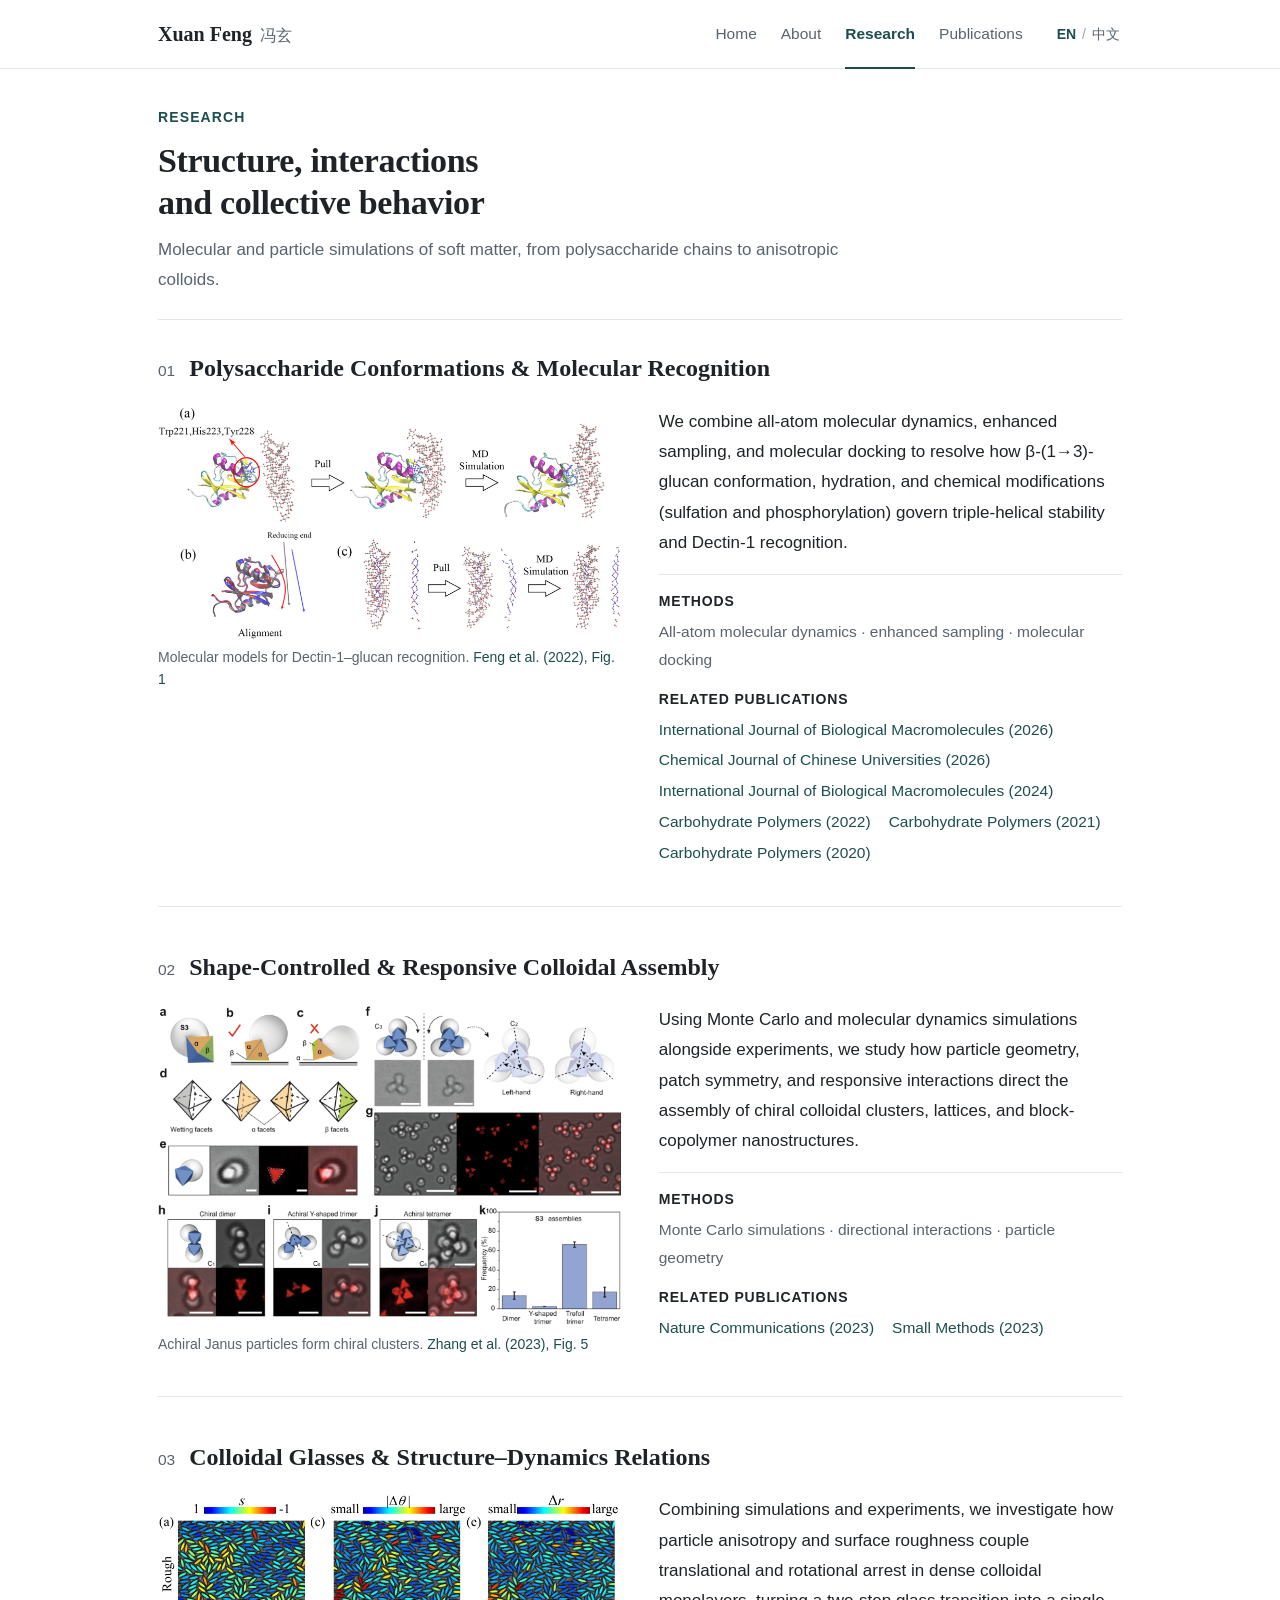
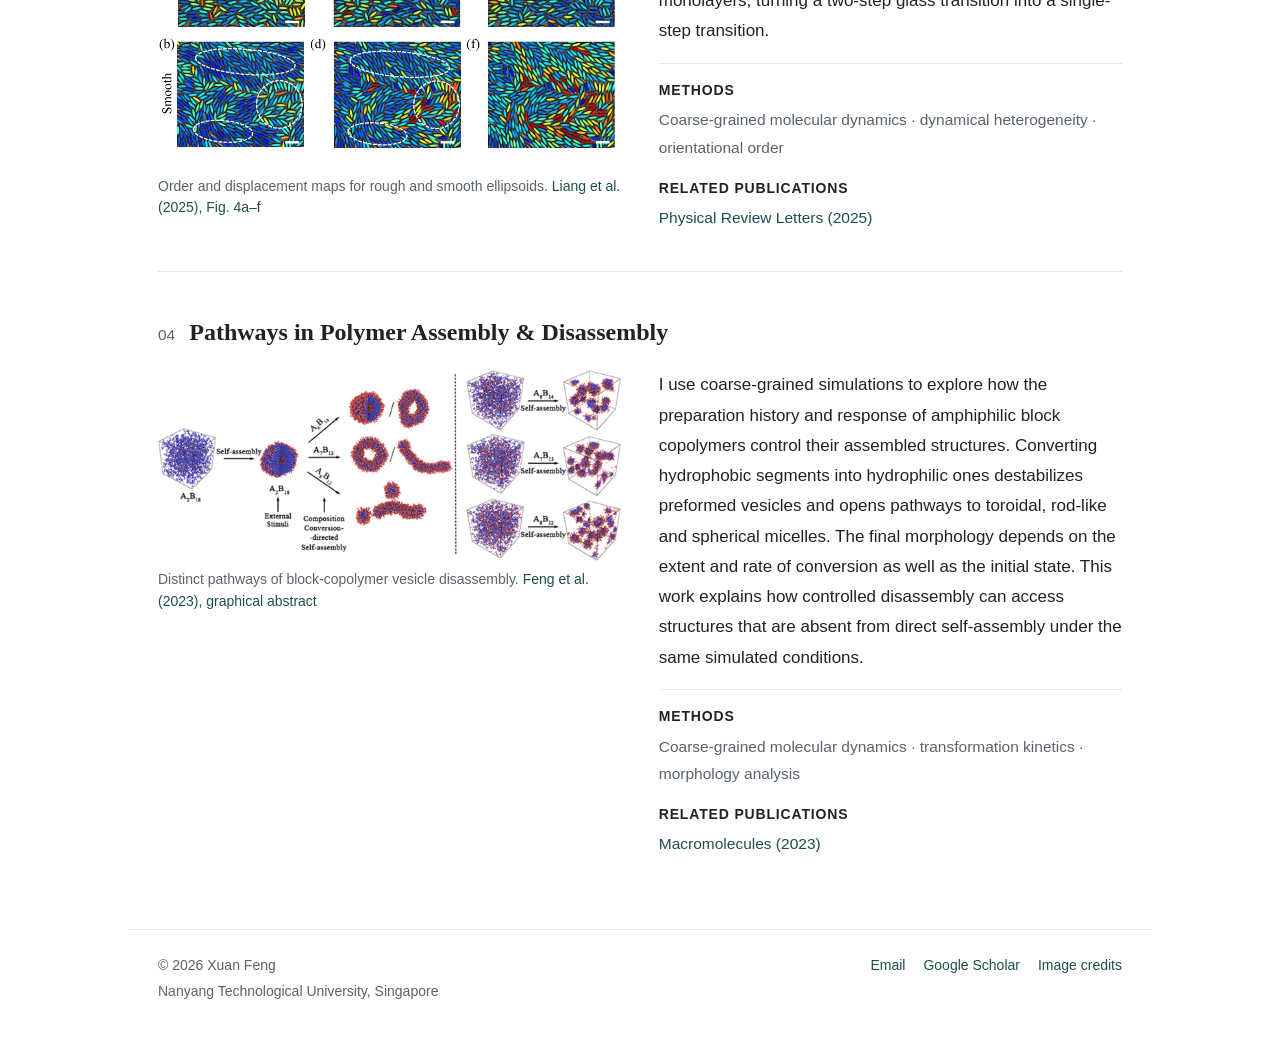
==== commit e7cc4526: "Link 2026 IJBM publication in glycans research section" ====
--- a/research.html
+++ b/research.html
@@ -14,7 +14,7 @@
 <a class="skip-link" href="#main"><span class="lang-en " lang="en">Skip to content</span><span class="lang-zh " lang="zh-CN">跳转到内容</span></a>
 <header class="site-header"><div class="header-inner"><a class="wordmark" href="index.html">Xuan Feng<span>冯玄</span></a>
 <nav aria-label="Main navigation"><a href="index.html" class="nav-link"><span class="lang-en " lang="en">Home</span><span class="lang-zh " lang="zh-CN">主页</span></a><a href="about.html" class="nav-link"><span class="lang-en " lang="en">About</span><span class="lang-zh " lang="zh-CN">个人信息</span></a><a href="research.html" class="nav-link active"><span class="lang-en " lang="en">Research</span><span class="lang-zh " lang="zh-CN">研究方向</span></a><a href="publications.html" class="nav-link"><span class="lang-en " lang="en">Publications</span><span class="lang-zh " lang="zh-CN">论文</span></a></nav><div class="language-switch" role="group" aria-label="Language"><button type="button" data-set-lang="en" aria-pressed="true">EN</button><span aria-hidden="true">/</span><button type="button" data-set-lang="zh" aria-pressed="false">中文</button></div></div></header>
-<main id="main" class="page"><div class="page-heading"><p class="eyebrow"><span class="lang-en " lang="en">Research</span><span class="lang-zh " lang="zh-CN">研究方向</span></p><h1><span class="lang-en " lang="en">Structure, interactions<br>and collective behavior</span><span class="lang-zh " lang="zh-CN">结构、相互作用与集体行为</span></h1><p><span class="lang-en " lang="en">Molecular and particle simulations of soft matter, from polysaccharide chains to anisotropic colloids.</span><span class="lang-zh " lang="zh-CN">以分子及颗粒模拟为工具，探索从多糖链到各向异性胶体的软物质体系。</span></p></div><div class="research-topics"><section class="research-topic" id="glycans"><div class="topic-heading"><span class="topic-number">01</span><h2><span class="lang-en " lang="en">Polysaccharide Conformations &amp; Molecular Recognition</span><span class="lang-zh " lang="zh-CN">多糖构象与分子识别</span></h2></div><div class="topic-layout"><figure class="research-figure"><button type="button" class="figure-zoom" data-zoom aria-label="Enlarge research figure"><img src="assets/images/dectin-recognition.png" alt="Molecular models of Dectin-1 binding to triple-helical β-glucan." data-alt-en="Molecular models of Dectin-1 binding to triple-helical β-glucan." data-alt-zh="Dectin-1 与葡聚糖识别的分子模型。" loading="lazy" width="1000" height="650"></button><figcaption><span class="lang-en " lang="en">Molecular models for Dectin-1–glucan recognition.</span><span class="lang-zh " lang="zh-CN">Dectin-1 与葡聚糖识别的分子模型。</span> <a href="https://doi.org/10.1016/j.carbpol.2022.119276" class="" target="_blank" rel="noopener noreferrer">Feng et al. (2022), Fig. 1</a></figcaption></figure><div class="topic-copy"><p><span class="lang-en " lang="en">We combine all-atom molecular dynamics, enhanced sampling, and molecular docking to resolve how β-(1→3)-glucan conformation, hydration, and chemical modifications (sulfation and phosphorylation) govern triple-helical stability and Dectin-1 recognition.</span><span class="lang-zh " lang="zh-CN">结合全原子分子动力学、增强采样与分子对接，揭示 β-(1→3)-葡聚糖构象、水合作用及化学修饰（硫酸化、磷酸化）调控三螺旋稳定性与 Dectin-1 受体识别的分子机制。</span></p><p class="methods"><span><span class="lang-en " lang="en">Methods</span><span class="lang-zh " lang="zh-CN">研究方法</span></span><span class="lang-en " lang="en">All-atom molecular dynamics · enhanced sampling · molecular docking</span><span class="lang-zh " lang="zh-CN">全原子分子动力学 · 增强采样 · 分子对接</span></p><div class="related-papers"><h3><span class="lang-en " lang="en">Related publications</span><span class="lang-zh " lang="zh-CN">相关论文</span></h3><a href="publications.html#phosphorylation2026" class="">Chemical Journal of Chinese Universities (2026)</a><a href="publications.html#sulfation2024" class="">International Journal of Biological Macromolecules (2024)</a><a href="publications.html#recognition2022" class="">Carbohydrate Polymers (2022)</a><a href="publications.html#triplehelix2021" class="">Carbohydrate Polymers (2021)</a><a href="publications.html#conformation2020" class="">Carbohydrate Polymers (2020)</a></div></div></div></section><section class="research-topic" id="assembly"><div class="topic-heading"><span class="topic-number">02</span><h2><span class="lang-en " lang="en">Shape-Controlled &amp; Responsive Colloidal Assembly</span><span class="lang-zh " lang="zh-CN">形状调控与可响应胶体自组装</span></h2></div><div class="topic-layout"><figure class="research-figure"><button type="button" class="figure-zoom" data-zoom aria-label="Enlarge research figure"><img src="assets/images/janus-chiral-clusters.png" alt="Achiral Janus particles assemble into left- and right-handed colloidal clusters." data-alt-en="Achiral Janus particles assemble into left- and right-handed colloidal clusters." data-alt-zh="非手性 Janus 颗粒组装为手性团簇。" loading="lazy" width="1000" height="650"></button><figcaption><span class="lang-en " lang="en">Achiral Janus particles form chiral clusters.</span><span class="lang-zh " lang="zh-CN">非手性 Janus 颗粒组装为手性团簇。</span> <a href="https://www.nature.com/articles/s41467-023-44154-6" class="" target="_blank" rel="noopener noreferrer">Zhang et al. (2023), Fig. 5</a></figcaption></figure><div class="topic-copy"><p><span class="lang-en " lang="en">Using Monte Carlo and molecular dynamics simulations alongside experiments, we study how particle geometry, patch symmetry, and responsive interactions direct the assembly of chiral colloidal clusters, lattices, and block-copolymer nanostructures.</span><span class="lang-zh " lang="zh-CN">结合蒙特卡洛、分子动力学模拟与实验，研究粒子几何形状、补丁对称性及响应性相互作用如何调控手性胶体团簇、晶格与嵌段共聚物纳米结构的自组装。</span></p><p class="methods"><span><span class="lang-en " lang="en">Methods</span><span class="lang-zh " lang="zh-CN">研究方法</span></span><span class="lang-en " lang="en">Monte Carlo simulations · directional interactions · particle geometry</span><span class="lang-zh " lang="zh-CN">蒙特卡洛模拟 · 方向性相互作用 · 颗粒几何</span></p><div class="related-papers"><h3><span class="lang-en " lang="en">Related publications</span><span class="lang-zh " lang="zh-CN">相关论文</span></h3><a href="publications.html#janus2023" class="">Nature Communications (2023)</a><a href="publications.html#photo2023" class="">Small Methods (2023)</a></div></div></div></section><section class="research-topic" id="glasses"><div class="topic-heading"><span class="topic-number">03</span><h2><span class="lang-en " lang="en">Colloidal Glasses &amp; Structure–Dynamics Relations</span><span class="lang-zh " lang="zh-CN">胶体玻璃化与结构—动力学关联</span></h2></div><div class="topic-layout"><figure class="research-figure"><button type="button" class="figure-zoom" data-zoom aria-label="Enlarge research figure"><img src="assets/images/glass-dynamics-panels.png" alt="Local order and rotational/translational displacement maps in rough (top) and smooth (bottom) ellipsoid monolayers. Scale bars: 10 μm." data-alt-en="Local order and rotational/translational displacement maps in rough (top) and smooth (bottom) ellipsoid monolayers. Scale bars: 10 μm." data-alt-zh="粗糙与光滑椭球的局域序参量及位移分布。" loading="lazy" width="1000" height="650"></button><figcaption><span class="lang-en " lang="en">Order and displacement maps for rough and smooth ellipsoids.</span><span class="lang-zh " lang="zh-CN">粗糙与光滑椭球的局域序参量及位移分布。</span> <a href="https://doi.org/10.1103/PhysRevLett.134.038202" class="" target="_blank" rel="noopener noreferrer">Liang et al. (2025), Fig. 4a–f</a></figcaption></figure><div class="topic-copy"><p><span class="lang-en " lang="en">Combining simulations and experiments, we investigate how particle anisotropy and surface roughness couple translational and rotational arrest in dense colloidal monolayers, turning a two-step glass transition into a single-step transition.</span><span class="lang-zh " lang="zh-CN">结合模拟与实验，探究粒子各向异性与表面粗糙度在高密度胶体单层中如何耦合平动与转动弛豫，揭示玻璃化转变由两步变为一步的物理机制。</span></p><p class="methods"><span><span class="lang-en " lang="en">Methods</span><span class="lang-zh " lang="zh-CN">研究方法</span></span><span class="lang-en " lang="en">Coarse-grained molecular dynamics · dynamical heterogeneity · orientational order</span><span class="lang-zh " lang="zh-CN">粗粒化分子动力学 · 动力学非均匀性 · 取向序参量</span></p><div class="related-papers"><h3><span class="lang-en " lang="en">Related publications</span><span class="lang-zh " lang="zh-CN">相关论文</span></h3><a href="publications.html#glass2025" class="">Physical Review Letters (2025)</a></div></div></div></section><section class="research-topic" id="polymers"><div class="topic-heading"><span class="topic-number">04</span><h2><span class="lang-en " lang="en">Pathways in Polymer Assembly &amp; Disassembly</span><span class="lang-zh " lang="zh-CN">聚合物组装与解组装路径</span></h2></div><div class="topic-layout"><figure class="research-figure"><button type="button" class="figure-zoom" data-zoom aria-label="Enlarge research figure"><img src="assets/images/polymer-vesicles.png" alt="Composition conversion drives different disassembly routes for amphiphilic block-copolymer vesicles." data-alt-en="Composition conversion drives different disassembly routes for amphiphilic block-copolymer vesicles." data-alt-zh="嵌段共聚物囊泡解组装的不同路径。" loading="lazy" width="1000" height="650"></button><figcaption><span class="lang-en " lang="en">Distinct pathways of block-copolymer vesicle disassembly.</span><span class="lang-zh " lang="zh-CN">嵌段共聚物囊泡解组装的不同路径。</span> <a href="https://doi.org/10.1021/acs.macromol.2c02352" class="" target="_blank" rel="noopener noreferrer">Feng et al. (2023), graphical abstract</a></figcaption></figure><div class="topic-copy"><p><span class="lang-en " lang="en">I use coarse-grained simulations to explore how the preparation history and response of amphiphilic block copolymers control their assembled structures. Converting hydrophobic segments into hydrophilic ones destabilizes preformed vesicles and opens pathways to toroidal, rod-like and spherical micelles. The final morphology depends on the extent and rate of conversion as well as the initial state. This work explains how controlled disassembly can access structures that are absent from direct self-assembly under the same simulated conditions.</span><span class="lang-zh " lang="zh-CN">我利用粗粒化模拟研究制备历史与链段响应如何控制两亲性嵌段共聚物的组装结构。将疏水链段转化为亲水链段，可使预先形成的囊泡失稳，并沿不同路径演化为环状、棒状或球状胶束。最终形貌同时取决于转化程度、转化速度和初始状态。这项工作揭示，受控解组装能够获得在相同模拟条件下直接自组装难以形成的结构。</span></p><p class="methods"><span><span class="lang-en " lang="en">Methods</span><span class="lang-zh " lang="zh-CN">研究方法</span></span><span class="lang-en " lang="en">Coarse-grained molecular dynamics · transformation kinetics · morphology analysis</span><span class="lang-zh " lang="zh-CN">粗粒化分子动力学 · 转化动力学 · 形貌分析</span></p><div class="related-papers"><h3><span class="lang-en " lang="en">Related publications</span><span class="lang-zh " lang="zh-CN">相关论文</span></h3><a href="publications.html#vesicles2023" class="">Macromolecules (2023)</a></div></div></div></section></div></main>
+<main id="main" class="page"><div class="page-heading"><p class="eyebrow"><span class="lang-en " lang="en">Research</span><span class="lang-zh " lang="zh-CN">研究方向</span></p><h1><span class="lang-en " lang="en">Structure, interactions<br>and collective behavior</span><span class="lang-zh " lang="zh-CN">结构、相互作用与集体行为</span></h1><p><span class="lang-en " lang="en">Molecular and particle simulations of soft matter, from polysaccharide chains to anisotropic colloids.</span><span class="lang-zh " lang="zh-CN">以分子及颗粒模拟为工具，探索从多糖链到各向异性胶体的软物质体系。</span></p></div><div class="research-topics"><section class="research-topic" id="glycans"><div class="topic-heading"><span class="topic-number">01</span><h2><span class="lang-en " lang="en">Polysaccharide Conformations &amp; Molecular Recognition</span><span class="lang-zh " lang="zh-CN">多糖构象与分子识别</span></h2></div><div class="topic-layout"><figure class="research-figure"><button type="button" class="figure-zoom" data-zoom aria-label="Enlarge research figure"><img src="assets/images/dectin-recognition.png" alt="Molecular models of Dectin-1 binding to triple-helical β-glucan." data-alt-en="Molecular models of Dectin-1 binding to triple-helical β-glucan." data-alt-zh="Dectin-1 与葡聚糖识别的分子模型。" loading="lazy" width="1000" height="650"></button><figcaption><span class="lang-en " lang="en">Molecular models for Dectin-1–glucan recognition.</span><span class="lang-zh " lang="zh-CN">Dectin-1 与葡聚糖识别的分子模型。</span> <a href="https://doi.org/10.1016/j.carbpol.2022.119276" class="" target="_blank" rel="noopener noreferrer">Feng et al. (2022), Fig. 1</a></figcaption></figure><div class="topic-copy"><p><span class="lang-en " lang="en">We combine all-atom molecular dynamics, enhanced sampling, and molecular docking to resolve how β-(1→3)-glucan conformation, hydration, and chemical modifications (sulfation and phosphorylation) govern triple-helical stability and Dectin-1 recognition.</span><span class="lang-zh " lang="zh-CN">结合全原子分子动力学、增强采样与分子对接，揭示 β-(1→3)-葡聚糖构象、水合作用及化学修饰（硫酸化、磷酸化）调控三螺旋稳定性与 Dectin-1 受体识别的分子机制。</span></p><p class="methods"><span><span class="lang-en " lang="en">Methods</span><span class="lang-zh " lang="zh-CN">研究方法</span></span><span class="lang-en " lang="en">All-atom molecular dynamics · enhanced sampling · molecular docking</span><span class="lang-zh " lang="zh-CN">全原子分子动力学 · 增强采样 · 分子对接</span></p><div class="related-papers"><h3><span class="lang-en " lang="en">Related publications</span><span class="lang-zh " lang="zh-CN">相关论文</span></h3><a href="publications.html#dectin2026" class="">International Journal of Biological Macromolecules (2026)</a><a href="publications.html#phosphorylation2026" class="">Chemical Journal of Chinese Universities (2026)</a><a href="publications.html#sulfation2024" class="">International Journal of Biological Macromolecules (2024)</a><a href="publications.html#recognition2022" class="">Carbohydrate Polymers (2022)</a><a href="publications.html#triplehelix2021" class="">Carbohydrate Polymers (2021)</a><a href="publications.html#conformation2020" class="">Carbohydrate Polymers (2020)</a></div></div></div></section><section class="research-topic" id="assembly"><div class="topic-heading"><span class="topic-number">02</span><h2><span class="lang-en " lang="en">Shape-Controlled &amp; Responsive Colloidal Assembly</span><span class="lang-zh " lang="zh-CN">形状调控与可响应胶体自组装</span></h2></div><div class="topic-layout"><figure class="research-figure"><button type="button" class="figure-zoom" data-zoom aria-label="Enlarge research figure"><img src="assets/images/janus-chiral-clusters.png" alt="Achiral Janus particles assemble into left- and right-handed colloidal clusters." data-alt-en="Achiral Janus particles assemble into left- and right-handed colloidal clusters." data-alt-zh="非手性 Janus 颗粒组装为手性团簇。" loading="lazy" width="1000" height="650"></button><figcaption><span class="lang-en " lang="en">Achiral Janus particles form chiral clusters.</span><span class="lang-zh " lang="zh-CN">非手性 Janus 颗粒组装为手性团簇。</span> <a href="https://www.nature.com/articles/s41467-023-44154-6" class="" target="_blank" rel="noopener noreferrer">Zhang et al. (2023), Fig. 5</a></figcaption></figure><div class="topic-copy"><p><span class="lang-en " lang="en">Using Monte Carlo and molecular dynamics simulations alongside experiments, we study how particle geometry, patch symmetry, and responsive interactions direct the assembly of chiral colloidal clusters, lattices, and block-copolymer nanostructures.</span><span class="lang-zh " lang="zh-CN">结合蒙特卡洛、分子动力学模拟与实验，研究粒子几何形状、补丁对称性及响应性相互作用如何调控手性胶体团簇、晶格与嵌段共聚物纳米结构的自组装。</span></p><p class="methods"><span><span class="lang-en " lang="en">Methods</span><span class="lang-zh " lang="zh-CN">研究方法</span></span><span class="lang-en " lang="en">Monte Carlo simulations · directional interactions · particle geometry</span><span class="lang-zh " lang="zh-CN">蒙特卡洛模拟 · 方向性相互作用 · 颗粒几何</span></p><div class="related-papers"><h3><span class="lang-en " lang="en">Related publications</span><span class="lang-zh " lang="zh-CN">相关论文</span></h3><a href="publications.html#janus2023" class="">Nature Communications (2023)</a><a href="publications.html#photo2023" class="">Small Methods (2023)</a></div></div></div></section><section class="research-topic" id="glasses"><div class="topic-heading"><span class="topic-number">03</span><h2><span class="lang-en " lang="en">Colloidal Glasses &amp; Structure–Dynamics Relations</span><span class="lang-zh " lang="zh-CN">胶体玻璃化与结构—动力学关联</span></h2></div><div class="topic-layout"><figure class="research-figure"><button type="button" class="figure-zoom" data-zoom aria-label="Enlarge research figure"><img src="assets/images/glass-dynamics-panels.png" alt="Local order and rotational/translational displacement maps in rough (top) and smooth (bottom) ellipsoid monolayers. Scale bars: 10 μm." data-alt-en="Local order and rotational/translational displacement maps in rough (top) and smooth (bottom) ellipsoid monolayers. Scale bars: 10 μm." data-alt-zh="粗糙与光滑椭球的局域序参量及位移分布。" loading="lazy" width="1000" height="650"></button><figcaption><span class="lang-en " lang="en">Order and displacement maps for rough and smooth ellipsoids.</span><span class="lang-zh " lang="zh-CN">粗糙与光滑椭球的局域序参量及位移分布。</span> <a href="https://doi.org/10.1103/PhysRevLett.134.038202" class="" target="_blank" rel="noopener noreferrer">Liang et al. (2025), Fig. 4a–f</a></figcaption></figure><div class="topic-copy"><p><span class="lang-en " lang="en">Combining simulations and experiments, we investigate how particle anisotropy and surface roughness couple translational and rotational arrest in dense colloidal monolayers, turning a two-step glass transition into a single-step transition.</span><span class="lang-zh " lang="zh-CN">结合模拟与实验，探究粒子各向异性与表面粗糙度在高密度胶体单层中如何耦合平动与转动弛豫，揭示玻璃化转变由两步变为一步的物理机制。</span></p><p class="methods"><span><span class="lang-en " lang="en">Methods</span><span class="lang-zh " lang="zh-CN">研究方法</span></span><span class="lang-en " lang="en">Coarse-grained molecular dynamics · dynamical heterogeneity · orientational order</span><span class="lang-zh " lang="zh-CN">粗粒化分子动力学 · 动力学非均匀性 · 取向序参量</span></p><div class="related-papers"><h3><span class="lang-en " lang="en">Related publications</span><span class="lang-zh " lang="zh-CN">相关论文</span></h3><a href="publications.html#glass2025" class="">Physical Review Letters (2025)</a></div></div></div></section><section class="research-topic" id="polymers"><div class="topic-heading"><span class="topic-number">04</span><h2><span class="lang-en " lang="en">Pathways in Polymer Assembly &amp; Disassembly</span><span class="lang-zh " lang="zh-CN">聚合物组装与解组装路径</span></h2></div><div class="topic-layout"><figure class="research-figure"><button type="button" class="figure-zoom" data-zoom aria-label="Enlarge research figure"><img src="assets/images/polymer-vesicles.png" alt="Composition conversion drives different disassembly routes for amphiphilic block-copolymer vesicles." data-alt-en="Composition conversion drives different disassembly routes for amphiphilic block-copolymer vesicles." data-alt-zh="嵌段共聚物囊泡解组装的不同路径。" loading="lazy" width="1000" height="650"></button><figcaption><span class="lang-en " lang="en">Distinct pathways of block-copolymer vesicle disassembly.</span><span class="lang-zh " lang="zh-CN">嵌段共聚物囊泡解组装的不同路径。</span> <a href="https://doi.org/10.1021/acs.macromol.2c02352" class="" target="_blank" rel="noopener noreferrer">Feng et al. (2023), graphical abstract</a></figcaption></figure><div class="topic-copy"><p><span class="lang-en " lang="en">I use coarse-grained simulations to explore how the preparation history and response of amphiphilic block copolymers control their assembled structures. Converting hydrophobic segments into hydrophilic ones destabilizes preformed vesicles and opens pathways to toroidal, rod-like and spherical micelles. The final morphology depends on the extent and rate of conversion as well as the initial state. This work explains how controlled disassembly can access structures that are absent from direct self-assembly under the same simulated conditions.</span><span class="lang-zh " lang="zh-CN">我利用粗粒化模拟研究制备历史与链段响应如何控制两亲性嵌段共聚物的组装结构。将疏水链段转化为亲水链段，可使预先形成的囊泡失稳，并沿不同路径演化为环状、棒状或球状胶束。最终形貌同时取决于转化程度、转化速度和初始状态。这项工作揭示，受控解组装能够获得在相同模拟条件下直接自组装难以形成的结构。</span></p><p class="methods"><span><span class="lang-en " lang="en">Methods</span><span class="lang-zh " lang="zh-CN">研究方法</span></span><span class="lang-en " lang="en">Coarse-grained molecular dynamics · transformation kinetics · morphology analysis</span><span class="lang-zh " lang="zh-CN">粗粒化分子动力学 · 转化动力学 · 形貌分析</span></p><div class="related-papers"><h3><span class="lang-en " lang="en">Related publications</span><span class="lang-zh " lang="zh-CN">相关论文</span></h3><a href="publications.html#vesicles2023" class="">Macromolecules (2023)</a></div></div></div></section></div></main>
 <footer class="site-footer"><div><span>© 2026 Xuan Feng</span><span><span class="lang-en " lang="en">Nanyang Technological University, Singapore</span><span class="lang-zh " lang="zh-CN">新加坡南洋理工大学</span></span></div><div><a href="mailto:xuan.feng0114@gmail.com" class=""><span class="lang-en " lang="en">Email</span><span class="lang-zh " lang="zh-CN">邮箱</span></a><a href="https://scholar.google.com/citations?user=w2_xx_AAAAAJ" class="" target="_blank" rel="noopener noreferrer">Google Scholar</a><a href="credits.html" class=""><span class="lang-en " lang="en">Image credits</span><span class="lang-zh " lang="zh-CN">图片来源</span></a></div></footer>
 <dialog class="image-dialog" aria-label="Research figure"><button type="button" class="dialog-close" aria-label="Close image">×</button><img src="assets/images/xuan-feng.jpg" alt=""><p></p></dialog>
 <div class="toast" role="status" aria-live="polite"></div>
--- a/assets/css/site.css
+++ b/assets/css/site.css
@@ -7,15 +7,15 @@
   --wash: #f6f8fa;
   --font-ui: -apple-system, BlinkMacSystemFont, 'Segoe UI', Roboto, Arial, 'PingFang SC', 'Microsoft YaHei', 'Noto Sans CJK SC', sans-serif;
   --font-serif: Georgia, 'Times New Roman', 'Songti SC', 'Noto Serif CJK SC', serif;
-  --text-caption: 0.75rem;
-  --text-small: 0.875rem;
-  --text-body: 0.9375rem;
-  --text-title: 1rem;
-  --heading-section: 1.1875rem;
-  --heading-page: 1.625rem;
-  --heading-name: 2rem;
-  --wordmark-size: 1.0625rem;
-  --name-secondary: 1.125rem;
+  --text-caption: 0.875rem;
+  --text-small: 0.96875rem;
+  --text-body: 1.0625rem;
+  --text-title: 1.25rem;
+  --heading-section: 1.5rem;
+  --heading-page: 2.125rem;
+  --heading-name: 2.5rem;
+  --wordmark-size: 1.25rem;
+  --name-secondary: 1.375rem;
 }
 
 * { box-sizing: border-box; }
@@ -24,7 +24,7 @@
   margin: 0;
   background: var(--paper);
   color: var(--ink);
-  font: 400 var(--text-body)/1.68 var(--font-ui);
+  font: 400 var(--text-body)/1.78 var(--font-ui);
   -webkit-font-smoothing: antialiased;
 }
 a { color: var(--accent); text-decoration: none; text-underline-offset: 3px; }
@@ -44,7 +44,7 @@
 h1, h2, h3, p, figure { margin: 0; }
 h1, h2 { font-family: var(--font-serif); font-weight: 600; color: var(--ink); }
 h3 { font-weight: 600; font-size: var(--text-title); line-height: 1.45; }
-p + p { margin-top: 12px; }
+p + p { margin-top: 16px; }
 h1 { font-size: var(--heading-page); line-height: 1.25; letter-spacing: -0.01em; }
 h2 { font-size: var(--heading-section); line-height: 1.35; }
 img { display: block; max-width: 100%; height: auto; }
@@ -64,13 +64,13 @@
   background: var(--paper);
 }
 .header-inner {
-  max-width: 840px;
+  max-width: 1020px;
   margin: 0 auto;
-  min-height: 54px;
+  min-height: 68px;
   display: flex;
   align-items: center;
-  gap: 24px;
-  padding: 0 24px;
+  gap: 32px;
+  padding: 0 28px;
 }
 .wordmark {
   font: 600 var(--wordmark-size)/1.3 var(--font-serif);
@@ -83,13 +83,13 @@
   margin-left: 8px;
 }
 .wordmark:hover { text-decoration: none; }
-nav { display: flex; gap: 20px; margin-left: auto; }
+nav { display: flex; gap: 24px; margin-left: auto; }
 .nav-link {
   color: var(--muted);
   font-size: var(--text-small);
   white-space: nowrap;
   position: relative;
-  padding: 16px 0;
+  padding: 20px 0;
 }
 .nav-link:hover { color: var(--ink); text-decoration: none; }
 .nav-link.active { color: var(--accent); font-weight: 600; }
@@ -107,13 +107,13 @@
 }
 .language-switch button[aria-pressed="true"] { color: var(--accent); font-weight: 700; }
 
-.page { max-width: 840px; margin: 0 auto; padding: 0 24px 56px; }
+.page { max-width: 1020px; margin: 0 auto; padding: 0 28px 72px; }
 
 .home-intro {
-  padding: 36px 0 28px;
+  padding: 52px 0 42px;
   display: grid;
-  grid-template-columns: minmax(0, 1fr) 150px;
-  gap: 36px;
+  grid-template-columns: minmax(0, 1fr) 184px;
+  gap: 48px;
   align-items: start;
 }
 .eyebrow {
@@ -122,7 +122,7 @@
   text-transform: uppercase;
   letter-spacing: 0.08em;
   color: var(--accent);
-  margin-bottom: 8px;
+  margin-bottom: 10px;
 }
 .home-intro h1 { font-size: var(--heading-name); letter-spacing: -0.015em; }
 .chinese-name {
@@ -131,203 +131,210 @@
   margin-left: 10px;
   white-space: nowrap;
 }
-.position { font-size: var(--text-body); font-weight: 600; margin-top: 10px; }
-.affiliation { font-size: var(--text-small); color: var(--muted); line-height: 1.55; margin-top: 2px; }
-.intro-text { font-size: var(--text-body); line-height: 1.7; max-width: 620px; margin-top: 14px; }
+.position { font-size: var(--text-body); font-weight: 600; margin-top: 12px; }
+.affiliation { font-size: var(--text-small); color: var(--muted); line-height: 1.6; margin-top: 4px; }
+.intro-text { font-size: var(--text-body); line-height: 1.8; max-width: 680px; margin-top: 16px; }
 .profile-links {
-  display: flex; flex-wrap: wrap; gap: 18px;
-  font-size: var(--text-small); margin-top: 16px;
-}
-.portrait { justify-self: end; width: 150px; }
+  display: flex; flex-wrap: wrap; gap: 20px;
+  font-size: var(--text-small); margin-top: 18px;
+}
+.portrait { justify-self: end; width: 184px; }
 .portrait img {
-  width: 150px; height: 200px;
+  width: 184px; height: 246px;
   object-fit: cover; object-position: 50% 20%;
-  border: 1px solid var(--line); border-radius: 2px;
+  border: 1px solid var(--line); border-radius: 3px;
 }
 .portrait figcaption {
   font-size: var(--text-caption); color: var(--muted);
-  text-align: center; margin-top: 6px;
+  text-align: center; margin-top: 8px;
 }
 
 .home-research, .selected-publications {
   border-top: 1px solid var(--line);
-  padding-top: 24px;
-  margin-bottom: 28px;
+  padding-top: 38px;
+  margin-bottom: 44px;
 }
 .section-header {
   display: flex; justify-content: space-between;
   align-items: baseline; gap: 16px;
 }
 .section-header > a { font-size: var(--text-small); white-space: nowrap; }
-.section-intro { margin-top: 4px; color: var(--muted); font-size: var(--text-small); }
+.section-intro { display: none; }
 
 .research-preview-grid {
   display: flex;
   flex-direction: column;
-  margin-top: 14px;
+  margin-top: 18px;
 }
 .research-preview {
   display: grid;
-  grid-template-columns: 160px minmax(0, 1fr);
+  grid-template-columns: min(460px, 48%) minmax(0, 1fr);
   grid-template-rows: auto 1fr;
-  column-gap: 20px;
-  row-gap: 6px;
-  padding: 16px 0;
+  column-gap: 36px;
+  row-gap: 10px;
+  padding: 30px 0;
   border-bottom: 1px solid var(--line);
   align-items: start;
 }
 .research-preview:last-child { border-bottom: 0; padding-bottom: 0; }
 .research-preview figure { grid-column: 1; grid-row: 1 / 3; }
-.research-preview h3 { grid-column: 2; grid-row: 1; margin-top: 0; font-size: var(--text-title); }
+.research-preview h3 { grid-column: 2; grid-row: 1; margin-top: 4px; font-size: var(--text-title); line-height: 1.4; }
 .research-preview h3 a { color: var(--ink); }
-.research-preview > p { grid-column: 2; grid-row: 2; font-size: var(--text-small); color: var(--muted); line-height: 1.6; margin-top: 0; }
+.research-preview > p { grid-column: 2; grid-row: 2; font-size: var(--text-body); color: var(--muted); line-height: 1.7; margin-top: 4px; }
 
 .research-figure { min-width: 0; }
 .figure-zoom {
   padding: 0; border: 0; width: 100%; background: var(--paper);
   display: block; cursor: zoom-in;
 }
-.figure-zoom img { width: 100%; height: auto; max-height: 300px; object-fit: contain; }
+.figure-zoom img { width: 100%; height: auto; max-height: 380px; object-fit: contain; }
 .research-figure figcaption {
-  font-size: var(--text-caption); line-height: 1.45;
-  color: var(--muted); margin-top: 6px;
+  font-size: var(--text-caption); line-height: 1.55;
+  color: var(--muted); margin-top: 8px;
 }
 .research-figure.compact .figure-zoom {
-  height: 104px; padding: 4px; border: 1px solid var(--line); border-radius: 2px;
-}
-.research-figure.compact .figure-zoom img { width: 100%; height: 100%; object-fit: contain; }
-.research-figure.compact figcaption { font-size: 0.7rem; line-height: 1.35; margin-top: 4px; }
+  height: auto; padding: 8px; border: 1px solid var(--line); border-radius: 3px; background: var(--paper);
+}
+.research-figure.compact .figure-zoom img { width: 100%; height: auto; max-height: 320px; object-fit: contain; }
+.research-figure.compact figcaption { display: none; }
 
 .selected-publications { margin-bottom: 0; }
-.selected-publications .section-header { margin-bottom: 8px; }
+.selected-publications .section-header { margin-bottom: 10px; }
 .selected-paper {
   display: grid;
-  grid-template-columns: 48px minmax(0, 1fr);
-  gap: 16px;
-  padding: 12px 0;
+  grid-template-columns: 58px minmax(0, 1fr);
+  gap: 20px;
+  padding: 18px 0;
   border-bottom: 1px solid var(--line);
 }
 .selected-paper:last-child { border-bottom: 0; padding-bottom: 0; }
 .paper-year { color: var(--muted); font-size: var(--text-small); font-variant-numeric: tabular-nums; }
-.selected-paper h3 { font-size: var(--text-body); line-height: 1.45; }
+.selected-paper h3 { font-size: var(--text-body); line-height: 1.5; }
 .selected-paper h3 a { color: var(--ink); }
-.selected-paper p { font-size: var(--text-small); color: var(--muted); margin-top: 2px; }
+.selected-paper p { font-size: var(--text-small); color: var(--muted); margin-top: 4px; }
 .selected-paper p span { margin-left: 4px; }
 
 .page-heading {
-  padding: 28px 0 20px;
-  border-bottom: 1px solid var(--line);
-  margin-bottom: 24px;
-}
-.page-heading h1 { max-width: 720px; }
+  padding: 36px 0 24px;
+  border-bottom: 1px solid var(--line);
+  margin-bottom: 32px;
+}
+.page-heading h1 { max-width: 780px; }
 .page-heading > p:last-child:not(.eyebrow) {
-  color: var(--muted); font-size: var(--text-small); margin-top: 8px; max-width: 680px;
+  color: var(--muted); font-size: var(--text-body); margin-top: 10px; max-width: 740px;
 }
 
 .about-layout {
   display: grid;
-  grid-template-columns: minmax(0, 1fr) 210px;
-  gap: 40px;
-}
-.text-section { margin-bottom: 28px; }
-.text-section > p, .text-section .large-text { font-size: var(--text-body); line-height: 1.7; }
+  grid-template-columns: minmax(0, 1fr) 240px;
+  gap: 48px;
+}
+.text-section { margin-bottom: 36px; }
+.text-section > p, .text-section .large-text { font-size: var(--text-body); line-height: 1.8; }
 .text-section h2 {
-  margin-bottom: 14px; padding-bottom: 6px;
+  margin-bottom: 16px; padding-bottom: 8px;
   border-bottom: 1px solid var(--line);
   font-size: var(--heading-section);
 }
 .timeline-item {
-  display: grid; grid-template-columns: 88px minmax(0, 1fr);
-  gap: 14px; margin-bottom: 14px;
+  display: grid; grid-template-columns: 100px minmax(0, 1fr);
+  gap: 16px; margin-bottom: 18px;
 }
 .time {
   font-size: var(--text-small); color: var(--muted);
   white-space: nowrap; font-variant-numeric: tabular-nums; padding-top: 1px;
 }
 .timeline-item h3 { font-size: var(--text-body); font-weight: 600; }
-.timeline-item p { font-size: var(--text-small); line-height: 1.55; margin-top: 2px; }
+.timeline-item p { font-size: var(--text-small); line-height: 1.65; margin-top: 3px; }
 .timeline-item p + p { margin-top: 0; }
 
 .awards { padding: 0; margin: 0; list-style: none; }
 .awards li {
-  display: grid; grid-template-columns: 88px 1fr;
-  gap: 14px; font-size: var(--text-small); line-height: 1.6; margin-bottom: 8px;
+  display: grid; grid-template-columns: 100px 1fr;
+  gap: 16px; font-size: var(--text-small); line-height: 1.65; margin-bottom: 10px;
 }
 
 .contact-panel {
   border-left: 1px solid var(--line);
-  padding-left: 22px;
+  padding-left: 26px;
   font-size: var(--text-small);
-  line-height: 1.65;
+  line-height: 1.7;
   min-width: 0;
 }
-.contact-panel > img { width: 110px; margin: 0 0 16px; border: 1px solid var(--line); }
-.contact-panel h2 { font-size: var(--heading-section); margin-bottom: 8px; }
+.contact-panel > img { width: 124px; margin: 0 0 18px; border: 1px solid var(--line); border-radius: 3px; }
+.contact-panel h2 { font-size: var(--heading-section); margin-bottom: 10px; }
 .contact-panel p { overflow-wrap: anywhere; }
-.contact-panel p + p { margin-top: 10px; }
-.aside-links { display: flex; flex-direction: column; align-items: start; gap: 6px; margin-top: 14px; }
-
-.research-topics { display: flex; flex-direction: column; gap: 32px; }
+.contact-panel p + p { margin-top: 12px; }
+.aside-links { display: flex; flex-direction: column; align-items: start; gap: 8px; margin-top: 16px; }
+
+.research-topics { display: flex; flex-direction: column; gap: 44px; }
 .research-topic {
   scroll-margin-top: 24px;
   border-bottom: 1px solid var(--line);
-  padding-bottom: 28px;
+  padding-bottom: 40px;
 }
 .research-topic:last-child { border-bottom: 0; padding-bottom: 0; }
-.topic-heading { display: flex; align-items: baseline; gap: 12px; margin-bottom: 16px; }
+.topic-heading { display: flex; align-items: baseline; gap: 14px; margin-bottom: 22px; }
 .topic-number { font-size: var(--text-small); color: var(--muted); font-variant-numeric: tabular-nums; }
 .topic-heading h2 { font-size: var(--heading-section); }
 .topic-layout {
-  display: grid; grid-template-columns: 38% minmax(0, 1fr);
-  gap: 28px; align-items: start;
-}
-.topic-copy > p { font-size: var(--text-body); line-height: 1.7; }
+  display: grid; grid-template-columns: 48% minmax(0, 1fr);
+  gap: 38px; align-items: start;
+}
+.topic-copy > p { font-size: var(--text-body); line-height: 1.78; }
 .topic-copy .methods {
   font-size: var(--text-small); color: var(--muted);
-  padding-top: 12px; margin-top: 14px; border-top: 1px solid var(--line);
+  padding-top: 14px; margin-top: 16px; border-top: 1px solid var(--line);
 }
 .methods > span:first-child {
   font-size: var(--text-caption); letter-spacing: 0.06em;
   text-transform: uppercase; color: var(--ink);
   font-weight: 600; display: block; margin-bottom: 4px;
 }
-.related-papers { margin-top: 14px; }
+.related-papers {
+  margin-top: 16px;
+  display: flex;
+  flex-wrap: wrap;
+  gap: 6px 18px;
+  align-items: baseline;
+}
 .related-papers h3 {
+  width: 100%;
   font-size: var(--text-caption); text-transform: uppercase;
-  letter-spacing: 0.06em; margin-bottom: 4px; color: var(--ink);
-}
-.related-papers > a { display: block; font-size: var(--text-small); line-height: 1.6; margin: 2px 0; }
+  letter-spacing: 0.06em; margin-bottom: 2px; color: var(--ink);
+}
+.related-papers > a { display: inline-block; font-size: var(--text-small); line-height: 1.6; }
 
 .publication-toolbar {
   display: flex; align-items: center; justify-content: space-between;
   gap: 20px; margin-top: -6px;
 }
-.author-key { font-size: var(--text-caption); color: var(--muted); max-width: 560px; }
+.author-key { font-size: var(--text-caption); color: var(--muted); max-width: 620px; }
 .year-control { display: flex; gap: 8px; align-items: center; font-size: var(--text-small); white-space: nowrap; }
 .year-control label { color: var(--muted); }
 select {
   font-size: var(--text-small); color: var(--ink);
-  padding: 4px 20px 4px 8px; background: var(--paper);
-  border: 1px solid var(--line); border-radius: 2px;
-}
-.publication-count { font-size: var(--text-small); color: var(--muted); margin: 12px 0 4px; }
+  padding: 5px 22px 5px 10px; background: var(--paper);
+  border: 1px solid var(--line); border-radius: 3px;
+}
+.publication-count { font-size: var(--text-small); color: var(--muted); margin: 14px 0 6px; }
 .publication {
-  display: grid; grid-template-columns: 48px minmax(0, 1fr);
-  gap: 18px; border-bottom: 1px solid var(--line);
-  padding: 16px 0; scroll-margin-top: 24px;
+  display: grid; grid-template-columns: 58px minmax(0, 1fr);
+  gap: 24px; border-bottom: 1px solid var(--line);
+  padding: 24px 0; scroll-margin-top: 24px;
 }
 .publication[hidden] { display: none; }
-.publication-year { font-size: var(--text-small); color: var(--muted); font-variant-numeric: tabular-nums; padding-top: 1px; }
+.publication-year { font-size: var(--text-small); color: var(--muted); font-variant-numeric: tabular-nums; padding-top: 2px; }
 .publication h2 { font: 600 var(--text-title)/1.45 var(--font-ui); letter-spacing: 0; }
 .publication h2 a { color: var(--ink); }
-.authors { font-size: var(--text-small); color: var(--muted); margin-top: 4px; line-height: 1.6; }
+.authors { font-size: var(--text-small); color: var(--muted); margin-top: 6px; line-height: 1.65; }
 .authors strong { color: var(--ink); }
-.journal { font-size: var(--text-small); margin-top: 2px; }
-.publication-note { font-size: var(--text-caption); color: var(--accent); margin-top: 4px; }
-.paper-summary { font-size: var(--text-small); color: var(--muted); line-height: 1.65; margin-top: 6px; max-width: 720px; }
+.journal { font-size: var(--text-small); margin-top: 3px; }
+.publication-note { font-size: var(--text-caption); color: var(--accent); margin-top: 5px; }
+.paper-summary { font-size: var(--text-body); color: var(--muted); line-height: 1.75; margin-top: 8px; max-width: 780px; }
 .publication-actions {
-  display: flex; gap: 18px; align-items: start;
-  font-size: var(--text-small); margin-top: 8px; position: relative;
+  display: flex; gap: 20px; align-items: start;
+  font-size: var(--text-small); margin-top: 10px; position: relative;
 }
 .publication-actions > a { white-space: nowrap; }
 .bibtex { min-width: 0; flex: 1; }
@@ -338,95 +345,108 @@
 .bibtex[open] summary:after { content: ' −'; }
 .bibtex-panel {
   background: var(--wash); border: 1px solid var(--line);
-  margin-top: 8px; padding: 12px; position: relative; max-width: 100%;
+  margin-top: 10px; padding: 14px; position: relative; max-width: 100%;
 }
 .bibtex pre {
   white-space: pre-wrap; overflow-wrap: anywhere;
-  font-size: var(--text-caption); line-height: 1.5; margin: 0 0 8px;
+  font-size: var(--text-caption); line-height: 1.55; margin: 0 0 10px;
 }
 .copy-bibtex {
   background: var(--paper); border: 1px solid var(--line);
-  padding: 4px 10px; border-radius: 2px; color: var(--accent); font-size: var(--text-caption);
-}
-
-.credits-list { max-width: 720px; }
-.credits-list section { border-bottom: 1px solid var(--line); padding: 0 0 18px; margin-bottom: 20px; }
-.credits-list h2 { font-size: var(--heading-section); margin-bottom: 8px; }
-.credits-list p { font-size: var(--text-small); line-height: 1.7; }
-.credits-list p + p { margin-top: 8px; }
+  padding: 5px 12px; border-radius: 3px; color: var(--accent); font-size: var(--text-caption);
+}
+
+.credits-list { max-width: 780px; }
+.credits-list section { border-bottom: 1px solid var(--line); padding: 0 0 22px; margin-bottom: 24px; }
+.credits-list h2 { font-size: var(--heading-section); margin-bottom: 10px; }
+.credits-list p { font-size: var(--text-small); line-height: 1.75; }
+.credits-list p + p { margin-top: 10px; }
 
 .site-footer {
-  max-width: 840px;
+  max-width: 1020px;
   margin: 0 auto;
-  padding: 18px 24px 28px;
+  padding: 24px 28px 36px;
   border-top: 1px solid var(--line);
   display: flex;
   justify-content: space-between;
-  gap: 20px;
+  gap: 24px;
   color: var(--muted);
   font-size: var(--text-caption);
-  line-height: 1.6;
-}
-.site-footer > div { display: flex; gap: 16px; flex-wrap: wrap; }
-.site-footer > div:first-child { flex-direction: column; gap: 2px; }
+  line-height: 1.65;
+}
+.site-footer > div { display: flex; gap: 18px; flex-wrap: wrap; }
+.site-footer > div:first-child { flex-direction: column; gap: 3px; }
 .site-footer > div:last-child { align-items: start; }
 
 .image-dialog {
-  border: 0; max-width: 90vw; width: 920px;
-  padding: 32px 24px 18px; box-shadow: 0 12px 48px #0003; background: var(--paper);
+  border: 0; max-width: 90vw; width: 960px;
+  padding: 34px 26px 20px; box-shadow: 0 12px 48px #0003; background: var(--paper);
 }
 .image-dialog::backdrop { background: #1e292b9c; }
 .image-dialog img { max-width: 100%; max-height: 76vh; object-fit: contain; margin: auto; }
 .image-dialog p { font-size: var(--text-caption); color: var(--muted); margin-top: 10px; }
 .dialog-close {
   position: absolute; right: 8px; top: 2px;
-  background: none; border: 0; font-size: 24px; line-height: 1; padding: 6px; color: var(--muted);
+  background: none; border: 0; font-size: 26px; line-height: 1; padding: 6px; color: var(--muted);
 }
 .toast {
   position: fixed; bottom: 20px; left: 50%; transform: translate(-50%, 10px);
-  background: var(--accent); color: var(--paper); padding: 6px 14px;
+  background: var(--accent); color: var(--paper); padding: 7px 16px;
   font-size: var(--text-small); opacity: 0; pointer-events: none; transition: .15s; z-index: 80;
 }
 .toast.visible { opacity: 1; transform: translate(-50%, 0); }
 
 html[data-lang="zh"] h1, html[data-lang="zh"] h2, html[data-lang="zh"] .research-preview h3 { letter-spacing: 0; }
-html[data-lang="zh"] .intro-text, html[data-lang="zh"] .topic-copy > p { line-height: 1.75; }
+html[data-lang="zh"] .intro-text, html[data-lang="zh"] .topic-copy > p { line-height: 1.85; }
 
 @media (max-width: 760px) {
   :root {
-    --heading-name: 1.625rem;
-    --heading-page: 1.375rem;
-    --heading-section: 1.125rem;
-    --wordmark-size: 1rem;
-    --name-secondary: 1rem;
+    --text-caption: 0.8125rem;
+    --text-small: 0.9375rem;
+    --text-body: 1rem;
+    --text-title: 1.125rem;
+    --heading-name: 1.875rem;
+    --heading-page: 1.625rem;
+    --heading-section: 1.25rem;
+    --wordmark-size: 1.125rem;
+    --name-secondary: 1.125rem;
   }
-  .header-inner { padding: 10px 18px 0; min-height: 0; flex-wrap: wrap; gap: 0; justify-content: space-between; }
+  .header-inner { padding: 12px 20px 0; min-height: 0; flex-wrap: wrap; gap: 0; justify-content: space-between; }
   .wordmark span { margin-left: 6px; }
   .language-switch { order: 2; }
   nav { order: 3; width: 100%; justify-content: space-between; gap: 10px; margin-top: 6px; }
-  .nav-link { padding: 8px 0 10px; }
-  .page { padding: 0 18px 40px; }
-  .home-intro { padding: 24px 0 22px; grid-template-columns: minmax(0, 1fr) 96px; gap: 16px; }
+  .nav-link { padding: 10px 0 12px; }
+  .page { padding: 0 20px 48px; }
+  .home-intro { padding: 28px 0 26px; grid-template-columns: minmax(0, 1fr) 108px; gap: 18px; }
   .intro-copy { display: contents; }
   .home-intro .eyebrow { grid-column: 1; margin-bottom: 6px; }
   .home-intro h1 { grid-column: 1; }
   .chinese-name { display: block; margin: 4px 0 0; }
   .position { grid-column: 1; margin-top: 8px; }
   .affiliation, .intro-text, .profile-links { grid-column: 1 / -1; }
-  .portrait { grid-row: 1 / 4; grid-column: 2; width: 96px; }
-  .portrait img { width: 96px; height: 128px; }
+  .portrait { grid-row: 1 / 4; grid-column: 2; width: 108px; }
+  .portrait img { width: 108px; height: 144px; }
   .portrait figcaption { display: none; }
-  .research-preview { grid-template-columns: 112px minmax(0, 1fr); column-gap: 14px; }
-  .research-figure.compact .figure-zoom { height: 84px; }
-  .selected-paper { grid-template-columns: 42px minmax(0, 1fr); gap: 10px; }
-  .about-layout { grid-template-columns: 1fr; gap: 20px; }
-  .contact-panel { border-left: 0; border-top: 1px solid var(--line); padding: 18px 0 0; }
+  .home-research, .selected-publications { padding-top: 28px; margin-bottom: 32px; }
+  .research-preview { grid-template-columns: 1fr; grid-template-rows: auto; gap: 14px; padding: 24px 0; }
+  .research-preview figure { grid-column: 1; grid-row: 1; }
+  .research-preview h3 { grid-column: 1; grid-row: 2; }
+  .research-preview > p { grid-column: 1; grid-row: 3; }
+  .research-figure.compact .figure-zoom { height: auto; padding: 6px; }
+  .research-figure.compact .figure-zoom img { max-height: 260px; }
+  .selected-paper { grid-template-columns: 48px minmax(0, 1fr); gap: 12px; padding: 14px 0; }
+  .page-heading { padding: 26px 0 20px; margin-bottom: 24px; }
+  .about-layout { grid-template-columns: 1fr; gap: 24px; }
+  .contact-panel { border-left: 0; border-top: 1px solid var(--line); padding: 20px 0 0; }
   .contact-panel > img { display: none; }
-  .timeline-item, .awards li { grid-template-columns: 78px 1fr; gap: 10px; }
-  .topic-layout { grid-template-columns: 1fr; gap: 16px; }
-  .publication-toolbar { align-items: start; gap: 10px; flex-wrap: wrap; }
-  .publication { grid-template-columns: 1fr; gap: 4px; }
-  .site-footer { padding: 16px 18px 24px; flex-direction: column; gap: 10px; }
+  .timeline-item, .awards li { grid-template-columns: 84px 1fr; gap: 12px; }
+  .research-topics { gap: 32px; }
+  .research-topic { padding-bottom: 28px; }
+  .topic-layout { grid-template-columns: 1fr; gap: 20px; }
+  .figure-zoom img { max-height: 280px; }
+  .publication-toolbar { align-items: start; gap: 12px; flex-wrap: wrap; }
+  .publication { grid-template-columns: 1fr; gap: 4px; padding: 18px 0; }
+  .site-footer { padding: 20px 20px 28px; flex-direction: column; gap: 12px; }
 }
 @media (prefers-reduced-motion: reduce) {
   html { scroll-behavior: auto; }
